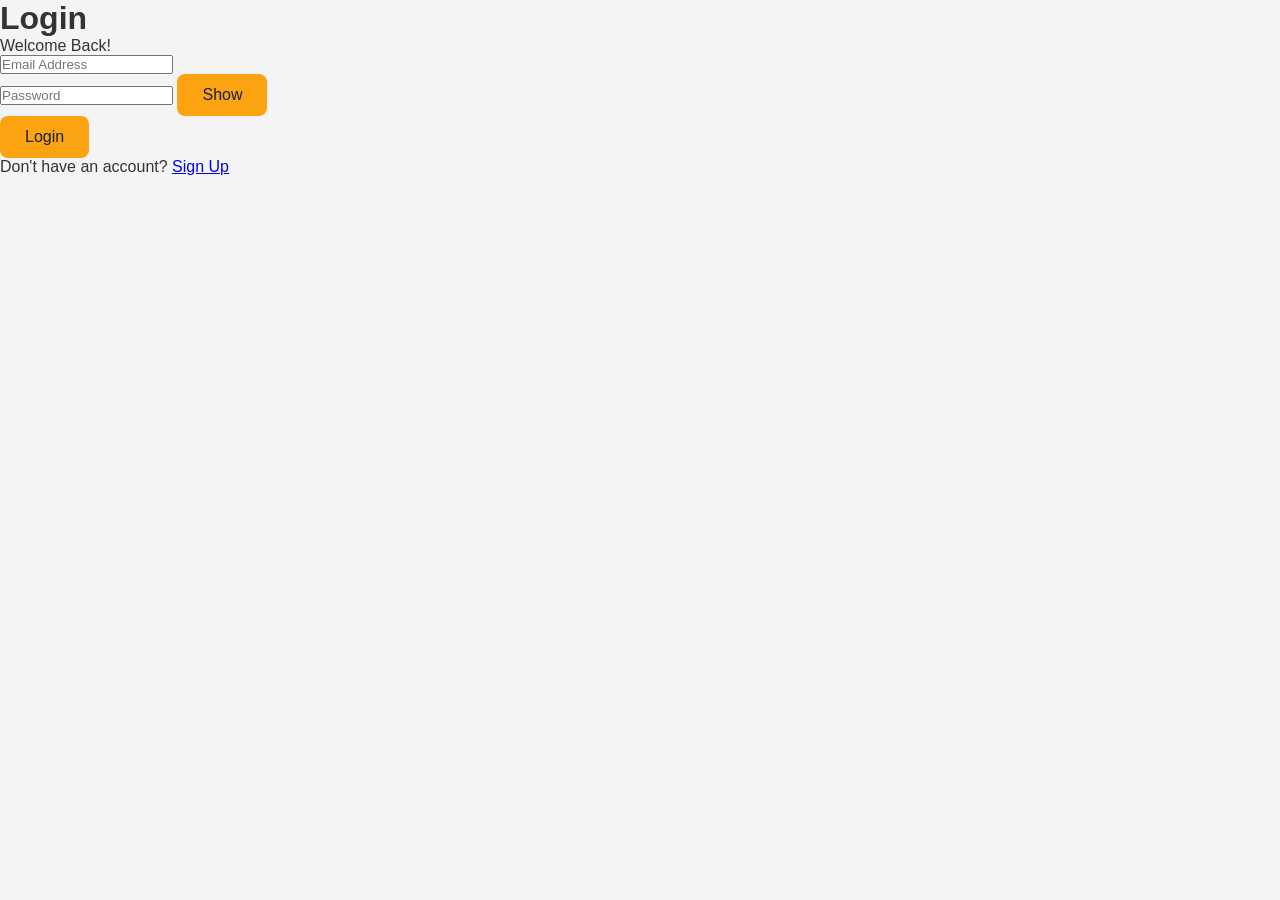
==== index.html @ 95646bae "Update index.html" ====
<!DOCTYPE html>
<html lang="bn">
<head>
    <meta charset="UTF-8">
    <meta name="viewport" content="width=device-width, initial-scale=1.0">
    <title>Login & Signup</title>
    <link rel="stylesheet" href="style.css">
</head>
<body>

<div class="container">
    <div class="form-box">

        <h1 id="formTitle">Login</h1>
        <p id="formSubtitle">Welcome Back!</p>

        <form id="authForm">

            <input type="text" id="name"
                placeholder="Your Name" hidden>

            <input type="email" id="email"
                placeholder="Email Address" required>

            <div class="password-box">
                <input type="password" id="password"
                    placeholder="Password" required>
                <button type="button" id="togglePassword">Show</button>
            </div>

            <button type="submit" class="submit-btn"
                id="submitBtn">Login</button>

        </form>

        <p class="switch">
            <span id="switchText">Don't have an account?</span>
            <a href="#" id="switchBtn">Sign Up</a>
        </p>

        <p id="message"></p>

    </div>
</div>

<script src="script.js"></script>
</body>
</html>
---- style.css ----
* {
    margin: 0;
    padding: 0;
    box-sizing: border-box;
}

body {
    font-family: Arial, sans-serif;
    background: #f4f4f4;
    color: #333;
}

header {
    background: #14213d;
    color: white;
    padding: 20px;
    text-align: center;
}

nav {
    margin-top: 15px;
}

nav a {
    color: white;
    text-decoration: none;
    margin: 0 12px;
}

nav a:hover {
    color: #fca311;
}

.hero {
    background: linear-gradient(135deg, #0077b6, #14213d);
    color: white;
    text-align: center;
    padding: 100px 20px;
}

.hero h2 {
    font-size: 35px;
    margin-bottom: 15px;
}

.hero p {
    font-size: 18px;
    margin-bottom: 25px;
}

button {
    background: #fca311;
    color: #14213d;
    border: none;
    padding: 12px 25px;
    border-radius: 8px;
    cursor: pointer;
    font-size: 16px;
}

button:hover {
    background: #fff;
}

.about, .contact {
    text-align: center;
    padding: 60px 20px;
}

.about h2, .contact h2 {
    margin-bottom: 15px;
    color: #0077b6;
}

footer {
    background: #14213d;
    color: white;
    text-align: center;
    padding: 20px;
}

@media (max-width: 600px) {
    .hero h2 {
        font-size: 26px;
    }

    nav a {
        display: inline-block;
        margin: 8px;
    }
}
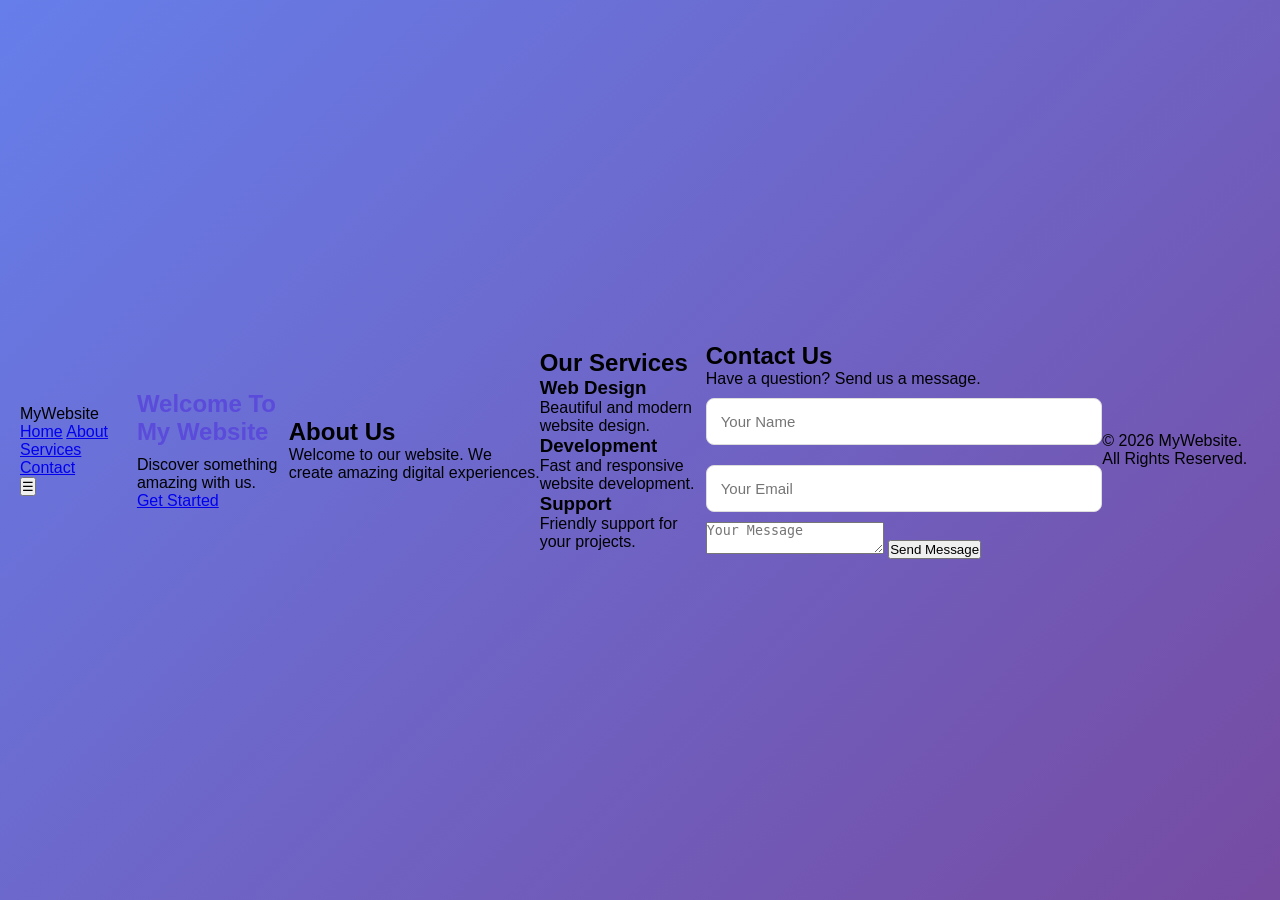
==== commit 2a3b16e4: "Update index.html" ====
--- a/index.html
+++ b/index.html
@@ -4,45 +4,75 @@
 <head>
     <meta charset="UTF-8">
     <meta name="viewport" content="width=device-width, initial-scale=1.0">
-    <title>Login & Signup</title>
+    <title>My Website</title>
     <link rel="stylesheet" href="style.css">
 </head>
 <body>
 
-<div class="container">
-    <div class="form-box">
+<header>
+    <div class="logo">MyWebsite</div>
 
-        <h1 id="formTitle">Login</h1>
-        <p id="formSubtitle">Welcome Back!</p>
+    <nav id="navMenu">
+        <a href="#home">Home</a>
+        <a href="#about">About</a>
+        <a href="#services">Services</a>
+        <a href="#contact">Contact</a>
+    </nav>
 
-        <form id="authForm">
+    <button class="menu-btn" id="menuBtn">☰</button>
+</header>
 
-            <input type="text" id="name"
-                placeholder="Your Name" hidden>
+<section class="hero" id="home">
+    <div class="hero-content">
+        <h1>Welcome To My Website</h1>
+        <p>Discover something amazing with us.</p>
+        <a href="#about" class="hero-btn">Get Started</a>
+    </div>
+</section>
 
-            <input type="email" id="email"
-                placeholder="Email Address" required>
+<section class="about" id="about">
+    <h2>About Us</h2>
+    <p>Welcome to our website. We create amazing digital experiences.</p>
+</section>
 
-            <div class="password-box">
-                <input type="password" id="password"
-                    placeholder="Password" required>
-                <button type="button" id="togglePassword">Show</button>
-            </div>
+<section class="services" id="services">
+    <h2>Our Services</h2>
 
-            <button type="submit" class="submit-btn"
-                id="submitBtn">Login</button>
+    <div class="service-container">
+        <div class="service-card">
+            <h3>Web Design</h3>
+            <p>Beautiful and modern website design.</p>
+        </div>
 
-        </form>
+        <div class="service-card">
+            <h3>Development</h3>
+            <p>Fast and responsive website development.</p>
+        </div>
 
-        <p class="switch">
-            <span id="switchText">Don't have an account?</span>
-            <a href="#" id="switchBtn">Sign Up</a>
-        </p>
+        <div class="service-card">
+            <h3>Support</h3>
+            <p>Friendly support for your projects.</p>
+        </div>
+    </div>
+</section>
 
-        <p id="message"></p>
+<section class="contact" id="contact">
+    <h2>Contact Us</h2>
+    <p>Have a question? Send us a message.</p>
 
-    </div>
-</div>
+    <form id="contactForm">
+        <input type="text" placeholder="Your Name" required>
+        <input type="email" placeholder="Your Email" required>
+        <textarea placeholder="Your Message" required></textarea>
+        <button type="submit">Send Message</button>
+    </form>
+
+    <p id="formMessage"></p>
+</section>
+
+<footer>
+    <p>© 2026 MyWebsite. All Rights Reserved.</p>
+</footer>
 
 <script src="script.js"></script>
 </body>
--- a/style.css
+++ b/style.css
@@ -7,86 +7,103 @@
 
 body {
     font-family: Arial, sans-serif;
-    background: #f4f4f4;
-    color: #333;
+    background: linear-gradient(135deg, #667eea, #764ba2);
+    min-height: 100vh;
+    display: flex;
+    justify-content: center;
+    align-items: center;
+    padding: 20px;
 }
 
-header {
-    background: #14213d;
-    color: white;
-    padding: 20px;
+.container {
+    width: 100%;
+    max-width: 400px;
+}
+
+.form-box {
+    background: white;
+    padding: 35px 25px;
+    border-radius: 20px;
+    box-shadow: 0 10px 35px #0003;
     text-align: center;
 }
 
-nav {
-    margin-top: 15px;
+h1 {
+    color: #5b4bdb;
+    margin-bottom: 10px;
 }
 
-nav a {
-    color: white;
-    text-decoration: none;
-    margin: 0 12px;
-}
-
-nav a:hover {
-    color: #fca311;
-}
-
-.hero {
-    background: linear-gradient(135deg, #0077b6, #14213d);
-    color: white;
-    text-align: center;
-    padding: 100px 20px;
-}
-
-.hero h2 {
-    font-size: 35px;
-    margin-bottom: 15px;
-}
-
-.hero p {
-    font-size: 18px;
+#formSubtitle {
+    color: #777;
     margin-bottom: 25px;
 }
 
-button {
-    background: #fca311;
-    color: #14213d;
-    border: none;
-    padding: 12px 25px;
+input {
+    width: 100%;
+    padding: 14px;
+    margin: 10px 0;
+    border: 1px solid #ddd;
     border-radius: 8px;
-    cursor: pointer;
-    font-size: 16px;
+    outline: none;
+    font-size: 15px;
 }
 
-button:hover {
-    background: #fff;
+input:focus {
+    border-color: #667eea;
 }
 
-.about, .contact {
-    text-align: center;
-    padding: 60px 20px;
+.password-box {
+    position: relative;
 }
 
-.about h2, .contact h2 {
-    margin-bottom: 15px;
-    color: #0077b6;
+.password-box input {
+    padding-right: 65px;
 }
 
-footer {
-    background: #14213d;
-    color: white;
-    text-align: center;
-    padding: 20px;
+#togglePassword {
+    position: absolute;
+    right: 10px;
+    top: 20px;
+    border: none;
+    background: transparent;
+    color: #5b4bdb;
+    cursor: pointer;
 }
 
-@media (max-width: 600px) {
-    .hero h2 {
-        font-size: 26px;
-    }
+.submit-btn {
+    width: 100%;
+    padding: 14px;
+    margin-top: 15px;
+    border: none;
+    border-radius: 8px;
+    background: #667eea;
+    color: white;
+    font-size: 17px;
+    cursor: pointer;
+}
 
-    nav a {
-        display: inline-block;
-        margin: 8px;
+.submit-btn:hover {
+    background: #5145cd;
+}
+
+.switch {
+    margin-top: 25px;
+    color: #555;
+}
+
+.switch a {
+    color: #5b4bdb;
+    text-decoration: none;
+    font-weight: bold;
+}
+
+#message {
+    margin-top: 15px;
+    font-size: 14px;
+}
+
+@media(max-width: 480px) {
+    .form-box {
+        padding: 30px 20px;
     }
 }
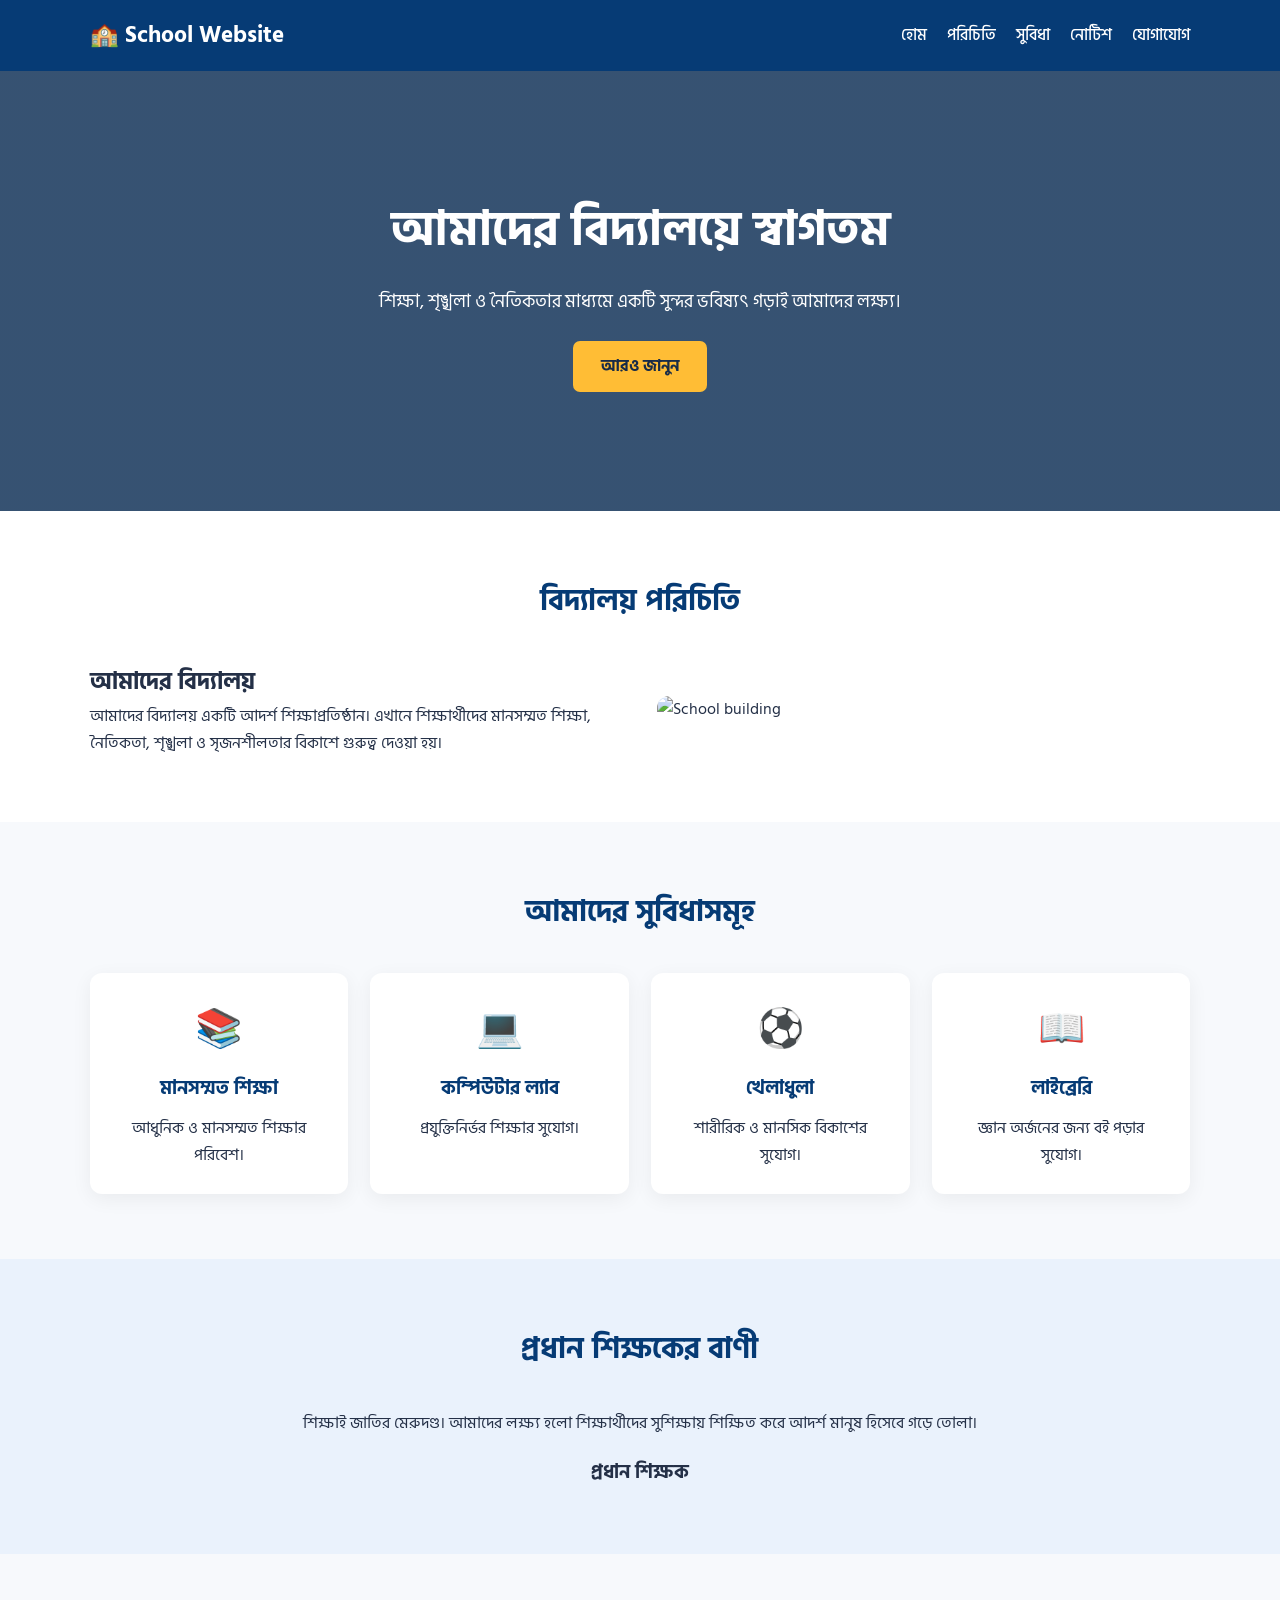
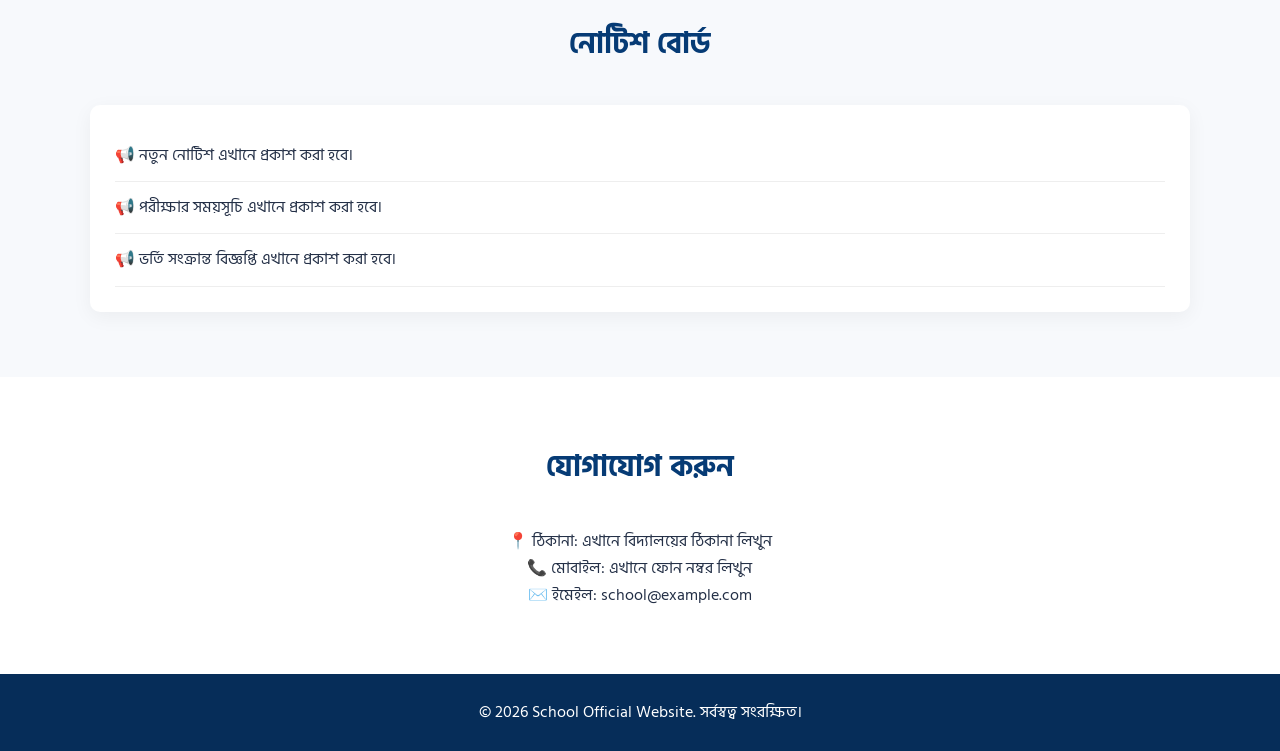
==== commit b8a88e44: "Update index.html" ====
--- a/index.html
+++ b/index.html
@@ -2,78 +2,330 @@
 <!DOCTYPE html>
 <html lang="bn">
 <head>
-    <meta charset="UTF-8">
-    <meta name="viewport" content="width=device-width, initial-scale=1.0">
-    <title>My Website</title>
-    <link rel="stylesheet" href="style.css">
+  <meta charset="UTF-8">
+  <meta name="viewport" content="width=device-width, initial-scale=1.0">
+  <meta name="description" content="আমাদের বিদ্যালয়ের অফিসিয়াল ওয়েবসাইট।">
+  <title>School Official Website</title>
+
+  <link rel="preconnect" href="https://fonts.googleapis.com">
+  <link rel="preconnect" href="https://fonts.gstatic.com" crossorigin>
+  <link href="https://fonts.googleapis.com/css2?family=Hind+Siliguri:wght@400;500;600;700&display=swap" rel="stylesheet">
+
+  <style>
+    * {
+      margin: 0;
+      padding: 0;
+      box-sizing: border-box;
+    }
+
+    body {
+      font-family: 'Hind Siliguri', sans-serif;
+      color: #243047;
+      background: #f7f9fc;
+      line-height: 1.7;
+    }
+
+    header {
+      background: #063b75;
+      color: white;
+      padding: 16px 7%;
+      display: flex;
+      justify-content: space-between;
+      align-items: center;
+      flex-wrap: wrap;
+      gap: 12px;
+    }
+
+    .logo {
+      font-size: 23px;
+      font-weight: 700;
+    }
+
+    nav {
+      display: flex;
+      flex-wrap: wrap;
+      gap: 20px;
+    }
+
+    nav a {
+      color: white;
+      text-decoration: none;
+      font-weight: 500;
+    }
+
+    nav a:hover {
+      color: #ffd166;
+    }
+
+    .hero {
+      min-height: 440px;
+      padding: 90px 8%;
+      color: white;
+      text-align: center;
+      background:
+        linear-gradient(rgba(0,35,75,.78), rgba(0,35,75,.78)),
+        url('https://images.unsplash.com/photo-1580582932707-520aed937b7b?w=1600');
+      background-size: cover;
+      background-position: center;
+      display: flex;
+      flex-direction: column;
+      align-items: center;
+      justify-content: center;
+    }
+
+    .hero h1 {
+      font-size: clamp(30px, 5vw, 48px);
+      margin-bottom: 15px;
+    }
+
+    .hero p {
+      font-size: 18px;
+      max-width: 650px;
+    }
+
+    .btn {
+      display: inline-block;
+      background: #ffbd35;
+      color: #172b48;
+      padding: 12px 28px;
+      margin-top: 24px;
+      border-radius: 7px;
+      text-decoration: none;
+      font-weight: 700;
+    }
+
+    .container {
+      width: 86%;
+      max-width: 1150px;
+      margin: auto;
+    }
+
+    section {
+      padding: 65px 0;
+    }
+
+    .section-title {
+      text-align: center;
+      font-size: 30px;
+      color: #063b75;
+      margin-bottom: 35px;
+    }
+
+    .cards {
+      display: grid;
+      grid-template-columns: repeat(auto-fit, minmax(220px, 1fr));
+      gap: 22px;
+    }
+
+    .card {
+      background: white;
+      padding: 25px;
+      border-radius: 12px;
+      box-shadow: 0 5px 20px rgba(0,0,0,.06);
+      text-align: center;
+    }
+
+    .card .emoji {
+      font-size: 38px;
+    }
+
+    .card h3 {
+      color: #063b75;
+      margin: 10px 0;
+    }
+
+    .about {
+      background: white;
+    }
+
+    .about-content {
+      display: grid;
+      grid-template-columns: repeat(auto-fit, minmax(260px, 1fr));
+      align-items: center;
+      gap: 35px;
+    }
+
+    .about-content img {
+      width: 100%;
+      border-radius: 12px;
+    }
+
+    .notice {
+      background: white;
+      border-radius: 10px;
+      padding: 25px;
+      box-shadow: 0 5px 20px rgba(0,0,0,.05);
+    }
+
+    .notice p {
+      padding: 12px 0;
+      border-bottom: 1px solid #eee;
+    }
+
+    .principal {
+      background: #eaf2fc;
+      text-align: center;
+    }
+
+    .principal p {
+      max-width: 750px;
+      margin: auto;
+    }
+
+    .contact {
+      background: white;
+      text-align: center;
+    }
+
+    footer {
+      background: #062d59;
+      color: white;
+      text-align: center;
+      padding: 25px;
+    }
+
+    @media(max-width: 600px) {
+      header {
+        justify-content: center;
+      }
+
+      nav {
+        justify-content: center;
+        gap: 12px;
+      }
+
+      .hero {
+        padding: 65px 6%;
+      }
+
+      .container {
+        width: 90%;
+      }
+    }
+  </style>
 </head>
+
 <body>
 
-<header>
-    <div class="logo">MyWebsite</div>
-
-    <nav id="navMenu">
-        <a href="#home">Home</a>
-        <a href="#about">About</a>
-        <a href="#services">Services</a>
-        <a href="#contact">Contact</a>
+  <header>
+    <div class="logo">🏫 School Website</div>
+
+    <nav>
+      <a href="#home">হোম</a>
+      <a href="#about">পরিচিতি</a>
+      <a href="#facilities">সুবিধা</a>
+      <a href="#notice">নোটিশ</a>
+      <a href="#contact">যোগাযোগ</a>
     </nav>
-
-    <button class="menu-btn" id="menuBtn">☰</button>
-</header>
-
-<section class="hero" id="home">
-    <div class="hero-content">
-        <h1>Welcome To My Website</h1>
-        <p>Discover something amazing with us.</p>
-        <a href="#about" class="hero-btn">Get Started</a>
-    </div>
-</section>
-
-<section class="about" id="about">
-    <h2>About Us</h2>
-    <p>Welcome to our website. We create amazing digital experiences.</p>
-</section>
-
-<section class="services" id="services">
-    <h2>Our Services</h2>
-
-    <div class="service-container">
-        <div class="service-card">
-            <h3>Web Design</h3>
-            <p>Beautiful and modern website design.</p>
-        </div>
-
-        <div class="service-card">
-            <h3>Development</h3>
-            <p>Fast and responsive website development.</p>
-        </div>
-
-        <div class="service-card">
-            <h3>Support</h3>
-            <p>Friendly support for your projects.</p>
-        </div>
-    </div>
-</section>
-
-<section class="contact" id="contact">
-    <h2>Contact Us</h2>
-    <p>Have a question? Send us a message.</p>
-
-    <form id="contactForm">
-        <input type="text" placeholder="Your Name" required>
-        <input type="email" placeholder="Your Email" required>
-        <textarea placeholder="Your Message" required></textarea>
-        <button type="submit">Send Message</button>
-    </form>
-
-    <p id="formMessage"></p>
-</section>
-
-<footer>
-    <p>© 2026 MyWebsite. All Rights Reserved.</p>
-</footer>
-
-<script src="script.js"></script>
+  </header>
+
+  <section class="hero" id="home">
+    <h1>আমাদের বিদ্যালয়ে স্বাগতম</h1>
+    <p>
+      শিক্ষা, শৃঙ্খলা ও নৈতিকতার মাধ্যমে
+      একটি সুন্দর ভবিষ্যৎ গড়াই আমাদের লক্ষ্য।
+    </p>
+    <a href="#about" class="btn">আরও জানুন</a>
+  </section>
+
+  <section class="about" id="about">
+    <div class="container">
+      <h2 class="section-title">বিদ্যালয় পরিচিতি</h2>
+
+      <div class="about-content">
+        <div>
+          <h2>আমাদের বিদ্যালয়</h2>
+          <p>
+            আমাদের বিদ্যালয় একটি আদর্শ শিক্ষাপ্রতিষ্ঠান।
+            এখানে শিক্ষার্থীদের মানসম্মত শিক্ষা,
+            নৈতিকতা, শৃঙ্খলা ও সৃজনশীলতার বিকাশে
+            গুরুত্ব দেওয়া হয়।
+          </p>
+        </div>
+
+        <img
+          src="https://images.unsplash.com/photo-1562774053-701939374585?w=900"
+          alt="School building">
+      </div>
+    </div>
+  </section>
+
+  <section id="facilities">
+    <div class="container">
+      <h2 class="section-title">আমাদের সুবিধাসমূহ</h2>
+
+      <div class="cards">
+        <div class="card">
+          <div class="emoji">📚</div>
+          <h3>মানসম্মত শিক্ষা</h3>
+          <p>আধুনিক ও মানসম্মত শিক্ষার পরিবেশ।</p>
+        </div>
+
+        <div class="card">
+          <div class="emoji">💻</div>
+          <h3>কম্পিউটার ল্যাব</h3>
+          <p>প্রযুক্তিনির্ভর শিক্ষার সুযোগ।</p>
+        </div>
+
+        <div class="card">
+          <div class="emoji">⚽</div>
+          <h3>খেলাধুলা</h3>
+          <p>শারীরিক ও মানসিক বিকাশের সুযোগ।</p>
+        </div>
+
+        <div class="card">
+          <div class="emoji">📖</div>
+          <h3>লাইব্রেরি</h3>
+          <p>জ্ঞান অর্জনের জন্য বই পড়ার সুযোগ।</p>
+        </div>
+      </div>
+    </div>
+  </section>
+
+  <section class="principal">
+    <div class="container">
+      <h2 class="section-title">প্রধান শিক্ষকের বাণী</h2>
+      <p>
+        শিক্ষাই জাতির মেরুদণ্ড। আমাদের লক্ষ্য হলো
+        শিক্ষার্থীদের সুশিক্ষায় শিক্ষিত করে
+        আদর্শ মানুষ হিসেবে গড়ে তোলা।
+      </p>
+      <h3 style="margin-top:20px;">প্রধান শিক্ষক</h3>
+    </div>
+  </section>
+
+  <section id="notice">
+    <div class="container">
+      <h2 class="section-title">নোটিশ বোর্ড</h2>
+
+      <div class="notice">
+        <p>📢 নতুন নোটিশ এখানে প্রকাশ করা হবে।</p>
+        <p>📢 পরীক্ষার সময়সূচি এখানে প্রকাশ করা হবে।</p>
+        <p>📢 ভর্তি সংক্রান্ত বিজ্ঞপ্তি এখানে প্রকাশ করা হবে।</p>
+      </div>
+    </div>
+  </section>
+
+  <section class="contact" id="contact">
+    <div class="container">
+      <h2 class="section-title">যোগাযোগ করুন</h2>
+      <p>📍 ঠিকানা: এখানে বিদ্যালয়ের ঠিকানা লিখুন</p>
+      <p>📞 মোবাইল: এখানে ফোন নম্বর লিখুন</p>
+      <p>✉️ ইমেইল: school@example.com</p>
+    </div>
+  </section>
+
+  <footer>
+    <p>
+      © <span id="year"></span> School Official Website.
+      সর্বস্বত্ব সংরক্ষিত।
+    </p>
+  </footer>
+
+  <script>
+    document.getElementById("year").textContent =
+      new Date().getFullYear();
+  </script>
+
 </body>
 </html>
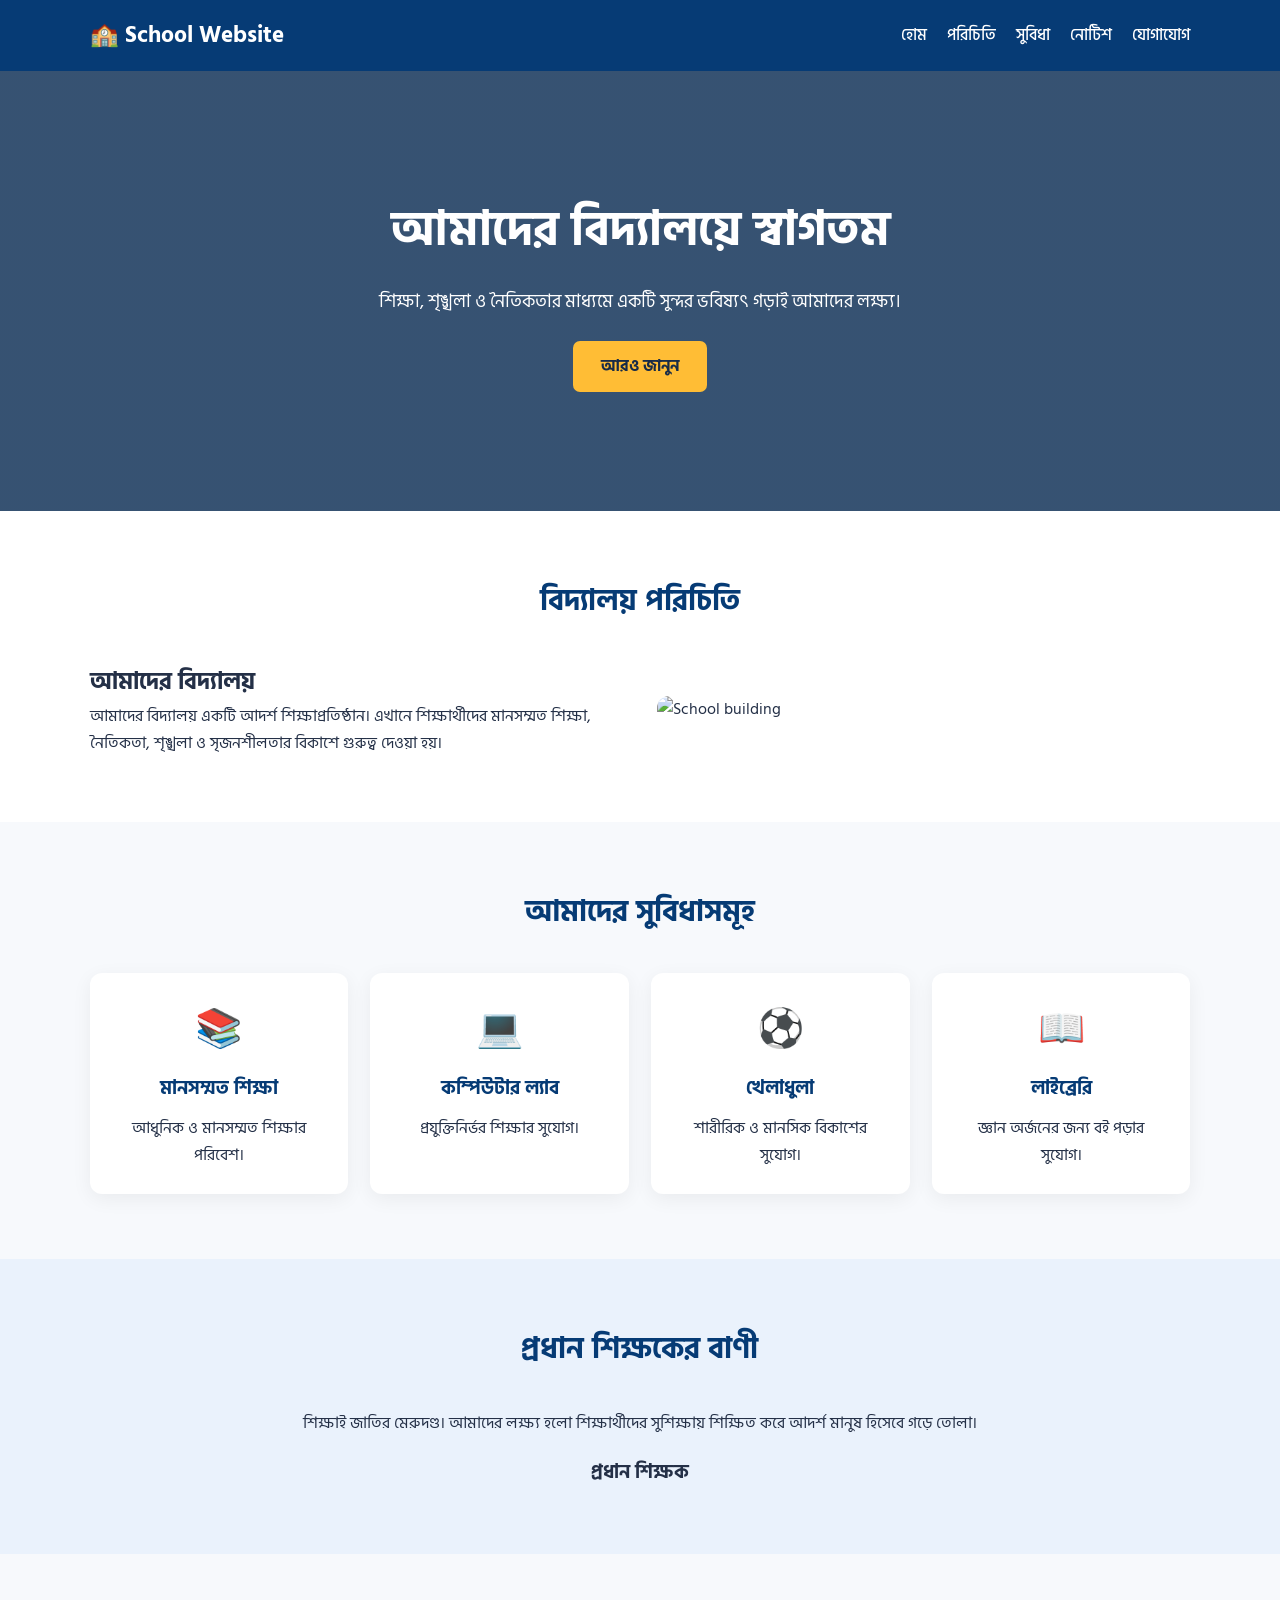
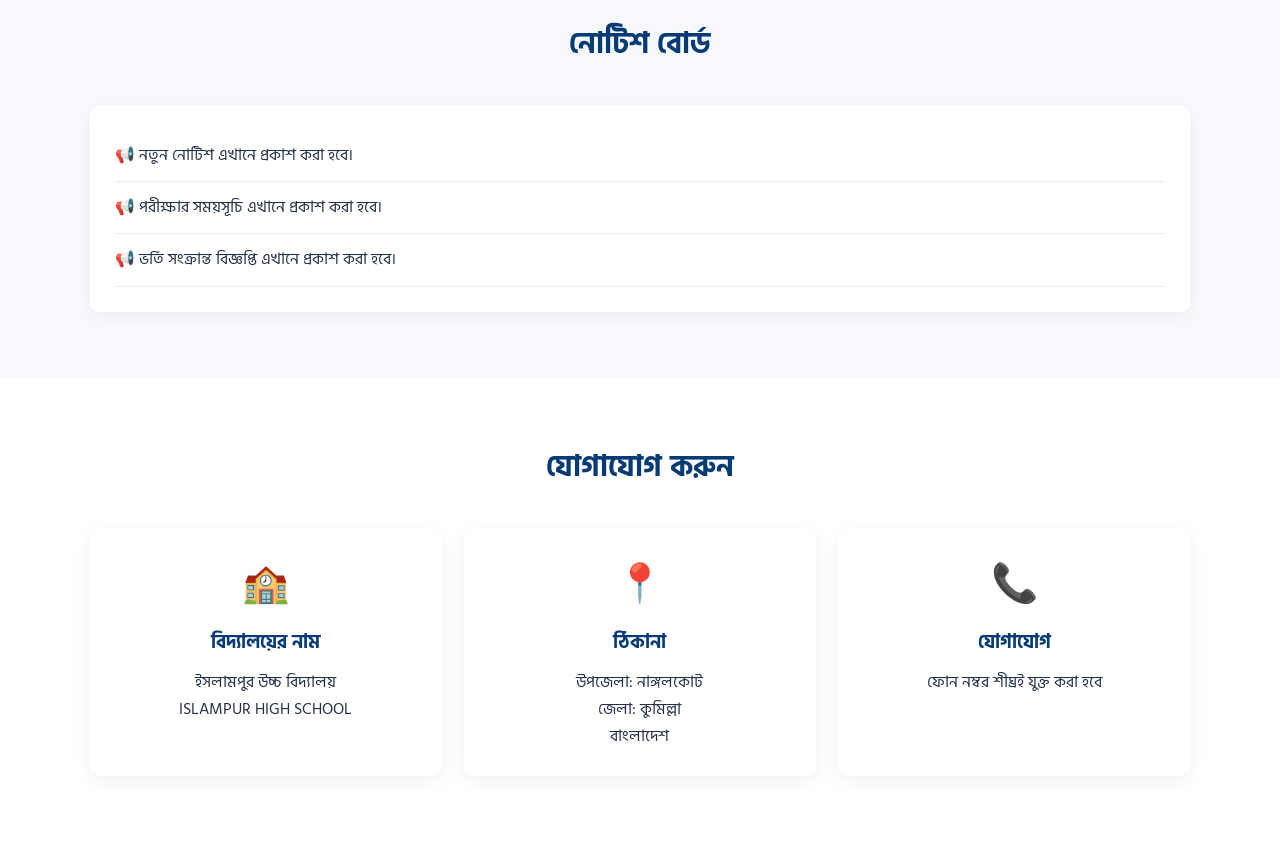
==== commit da1694f1: "Update index.html" ====
--- a/index.html
+++ b/index.html
@@ -306,26 +306,32 @@
     </div>
   </section>
 
-  <section class="contact" id="contact">
-    <div class="container">
-      <h2 class="section-title">যোগাযোগ করুন</h2>
-      <p>📍 ঠিকানা: এখানে বিদ্যালয়ের ঠিকানা লিখুন</p>
-      <p>📞 মোবাইল: এখানে ফোন নম্বর লিখুন</p>
-      <p>✉️ ইমেইল: school@example.com</p>
-    </div>
-  </section>
-
-  <footer>
-    <p>
-      © <span id="year"></span> School Official Website.
-      সর্বস্বত্ব সংরক্ষিত।
-    </p>
-  </footer>
-
-  <script>
-    document.getElementById("year").textContent =
-      new Date().getFullYear();
-  </script>
-
-</body>
-</html>
+  
+<section class="contact" id="contact">
+  <div class="container">
+    <h2 class="section-title">যোগাযোগ করুন</h2>
+
+    <div class="cards">
+      <div class="card">
+        <div class="emoji">🏫</div>
+        <h3>বিদ্যালয়ের নাম</h3>
+        <p>ইসলামপুর উচ্চ বিদ্যালয়</p>
+        <p>ISLAMPUR HIGH SCHOOL</p>
+      </div>
+
+      <div class="card">
+        <div class="emoji">📍</div>
+        <h3>ঠিকানা</h3>
+        <p>উপজেলা: নাঙ্গলকোট</p>
+        <p>জেলা: কুমিল্লা</p>
+        <p>বাংলাদেশ</p>
+      </div>
+
+      <div class="card">
+        <div class="emoji">📞</div>
+        <h3>যোগাযোগ</h3>
+        <p>ফোন নম্বর শীঘ্রই যুক্ত করা হবে</p>
+      </div>
+    </div>
+  </div>
+</section>
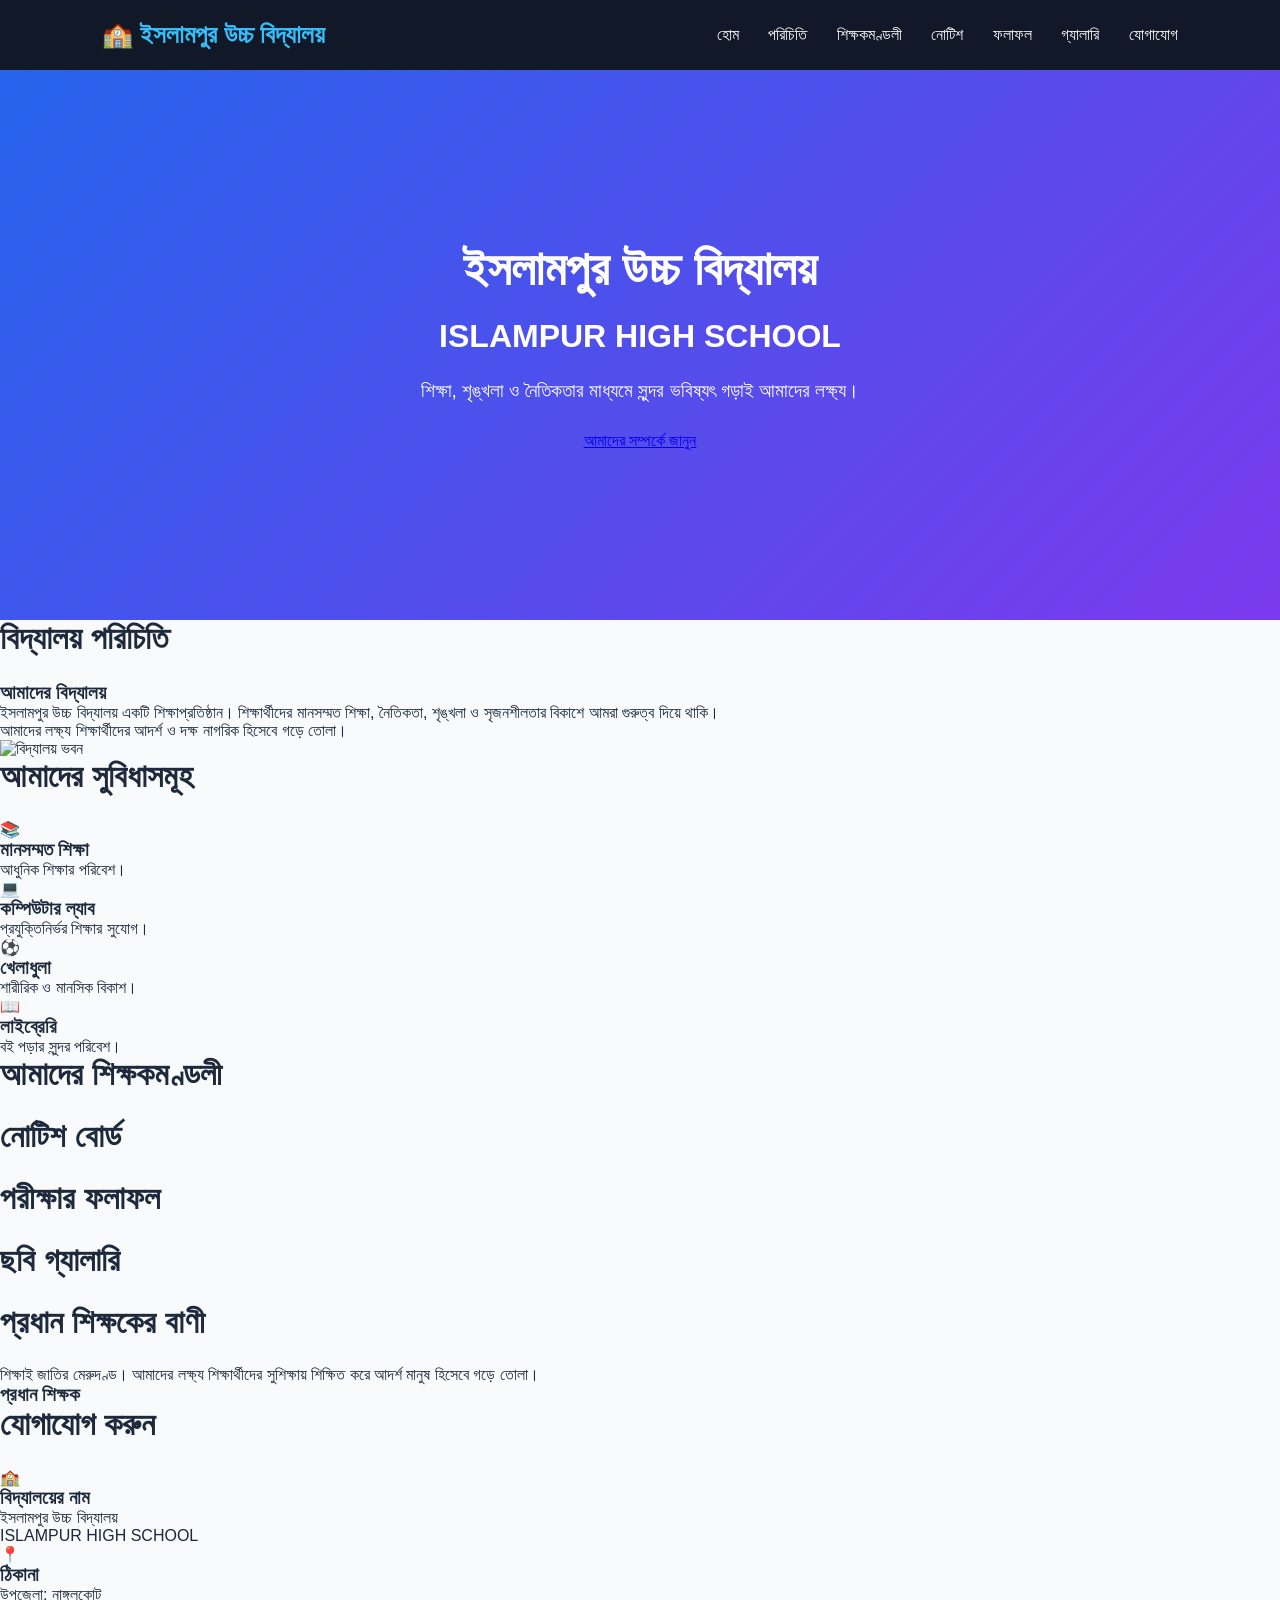
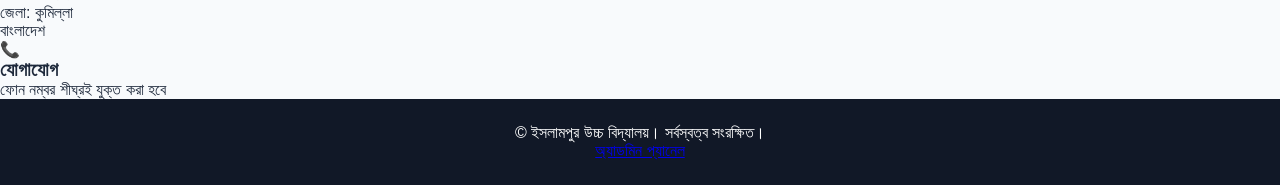
==== commit 3c1b7c21: "Update index.html" ====
--- a/index.html
+++ b/index.html
@@ -4,334 +4,114 @@
 <head>
   <meta charset="UTF-8">
   <meta name="viewport" content="width=device-width, initial-scale=1.0">
-  <meta name="description" content="আমাদের বিদ্যালয়ের অফিসিয়াল ওয়েবসাইট।">
-  <title>School Official Website</title>
+  <meta name="description" content="ইসলামপুর উচ্চ বিদ্যালয়ের অফিসিয়াল ওয়েবসাইট">
+  <title>ইসলামপুর উচ্চ বিদ্যালয়</title>
+  <link rel="stylesheet" href="style.css">
+  <link href="https://fonts.googleapis.com/css2?family=Hind+Siliguri:wght@400;500;600;700&display=swap" rel="stylesheet">
+</head>
+<body data-page="home">
 
-  <link rel="preconnect" href="https://fonts.googleapis.com">
-  <link rel="preconnect" href="https://fonts.gstatic.com" crossorigin>
-  <link href="https://fonts.googleapis.com/css2?family=Hind+Siliguri:wght@400;500;600;700&display=swap" rel="stylesheet">
+<header>
+  <div class="logo">🏫 ইসলামপুর উচ্চ বিদ্যালয়</div>
+  <button class="menu-btn" onclick="toggleMenu()">☰</button>
+  <nav id="navigation">
+    <a href="#home">হোম</a>
+    <a href="#about">পরিচিতি</a>
+    <a href="#teachers">শিক্ষকমণ্ডলী</a>
+    <a href="#notices">নোটিশ</a>
+    <a href="#results">ফলাফল</a>
+    <a href="#gallery">গ্যালারি</a>
+    <a href="#contact">যোগাযোগ</a>
+  </nav>
+</header>
 
-  <style>
-    * {
-      margin: 0;
-      padding: 0;
-      box-sizing: border-box;
-    }
+<section class="hero" id="home">
+  <div class="hero-content">
+    <h1>ইসলামপুর উচ্চ বিদ্যালয়</h1>
+    <h2>ISLAMPUR HIGH SCHOOL</h2>
+    <p>শিক্ষা, শৃঙ্খলা ও নৈতিকতার মাধ্যমে সুন্দর ভবিষ্যৎ গড়াই আমাদের লক্ষ্য।</p>
+    <a href="#about" class="btn">আমাদের সম্পর্কে জানুন</a>
+  </div>
+</section>
 
-    body {
-      font-family: 'Hind Siliguri', sans-serif;
-      color: #243047;
-      background: #f7f9fc;
-      line-height: 1.7;
-    }
-
-    header {
-      background: #063b75;
-      color: white;
-      padding: 16px 7%;
-      display: flex;
-      justify-content: space-between;
-      align-items: center;
-      flex-wrap: wrap;
-      gap: 12px;
-    }
-
-    .logo {
-      font-size: 23px;
-      font-weight: 700;
-    }
-
-    nav {
-      display: flex;
-      flex-wrap: wrap;
-      gap: 20px;
-    }
-
-    nav a {
-      color: white;
-      text-decoration: none;
-      font-weight: 500;
-    }
-
-    nav a:hover {
-      color: #ffd166;
-    }
-
-    .hero {
-      min-height: 440px;
-      padding: 90px 8%;
-      color: white;
-      text-align: center;
-      background:
-        linear-gradient(rgba(0,35,75,.78), rgba(0,35,75,.78)),
-        url('https://images.unsplash.com/photo-1580582932707-520aed937b7b?w=1600');
-      background-size: cover;
-      background-position: center;
-      display: flex;
-      flex-direction: column;
-      align-items: center;
-      justify-content: center;
-    }
-
-    .hero h1 {
-      font-size: clamp(30px, 5vw, 48px);
-      margin-bottom: 15px;
-    }
-
-    .hero p {
-      font-size: 18px;
-      max-width: 650px;
-    }
-
-    .btn {
-      display: inline-block;
-      background: #ffbd35;
-      color: #172b48;
-      padding: 12px 28px;
-      margin-top: 24px;
-      border-radius: 7px;
-      text-decoration: none;
-      font-weight: 700;
-    }
-
-    .container {
-      width: 86%;
-      max-width: 1150px;
-      margin: auto;
-    }
-
-    section {
-      padding: 65px 0;
-    }
-
-    .section-title {
-      text-align: center;
-      font-size: 30px;
-      color: #063b75;
-      margin-bottom: 35px;
-    }
-
-    .cards {
-      display: grid;
-      grid-template-columns: repeat(auto-fit, minmax(220px, 1fr));
-      gap: 22px;
-    }
-
-    .card {
-      background: white;
-      padding: 25px;
-      border-radius: 12px;
-      box-shadow: 0 5px 20px rgba(0,0,0,.06);
-      text-align: center;
-    }
-
-    .card .emoji {
-      font-size: 38px;
-    }
-
-    .card h3 {
-      color: #063b75;
-      margin: 10px 0;
-    }
-
-    .about {
-      background: white;
-    }
-
-    .about-content {
-      display: grid;
-      grid-template-columns: repeat(auto-fit, minmax(260px, 1fr));
-      align-items: center;
-      gap: 35px;
-    }
-
-    .about-content img {
-      width: 100%;
-      border-radius: 12px;
-    }
-
-    .notice {
-      background: white;
-      border-radius: 10px;
-      padding: 25px;
-      box-shadow: 0 5px 20px rgba(0,0,0,.05);
-    }
-
-    .notice p {
-      padding: 12px 0;
-      border-bottom: 1px solid #eee;
-    }
-
-    .principal {
-      background: #eaf2fc;
-      text-align: center;
-    }
-
-    .principal p {
-      max-width: 750px;
-      margin: auto;
-    }
-
-    .contact {
-      background: white;
-      text-align: center;
-    }
-
-    footer {
-      background: #062d59;
-      color: white;
-      text-align: center;
-      padding: 25px;
-    }
-
-    @media(max-width: 600px) {
-      header {
-        justify-content: center;
-      }
-
-      nav {
-        justify-content: center;
-        gap: 12px;
-      }
-
-      .hero {
-        padding: 65px 6%;
-      }
-
-      .container {
-        width: 90%;
-      }
-    }
-  </style>
-</head>
-
-<body>
-
-  <header>
-    <div class="logo">🏫 School Website</div>
-
-    <nav>
-      <a href="#home">হোম</a>
-      <a href="#about">পরিচিতি</a>
-      <a href="#facilities">সুবিধা</a>
-      <a href="#notice">নোটিশ</a>
-      <a href="#contact">যোগাযোগ</a>
-    </nav>
-  </header>
-
-  <section class="hero" id="home">
-    <h1>আমাদের বিদ্যালয়ে স্বাগতম</h1>
-    <p>
-      শিক্ষা, শৃঙ্খলা ও নৈতিকতার মাধ্যমে
-      একটি সুন্দর ভবিষ্যৎ গড়াই আমাদের লক্ষ্য।
-    </p>
-    <a href="#about" class="btn">আরও জানুন</a>
-  </section>
-
-  <section class="about" id="about">
-    <div class="container">
-      <h2 class="section-title">বিদ্যালয় পরিচিতি</h2>
-
-      <div class="about-content">
-        <div>
-          <h2>আমাদের বিদ্যালয়</h2>
-          <p>
-            আমাদের বিদ্যালয় একটি আদর্শ শিক্ষাপ্রতিষ্ঠান।
-            এখানে শিক্ষার্থীদের মানসম্মত শিক্ষা,
-            নৈতিকতা, শৃঙ্খলা ও সৃজনশীলতার বিকাশে
-            গুরুত্ব দেওয়া হয়।
-          </p>
-        </div>
-
-        <img
-          src="https://images.unsplash.com/photo-1562774053-701939374585?w=900"
-          alt="School building">
+<section id="about" class="section">
+  <div class="container">
+    <h2 class="section-title">বিদ্যালয় পরিচিতি</h2>
+    <div class="about-grid">
+      <div>
+        <h3>আমাদের বিদ্যালয়</h3>
+        <p>ইসলামপুর উচ্চ বিদ্যালয় একটি শিক্ষাপ্রতিষ্ঠান। শিক্ষার্থীদের মানসম্মত শিক্ষা, নৈতিকতা, শৃঙ্খলা ও সৃজনশীলতার বিকাশে আমরা গুরুত্ব দিয়ে থাকি।</p>
+        <p>আমাদের লক্ষ্য শিক্ষার্থীদের আদর্শ ও দক্ষ নাগরিক হিসেবে গড়ে তোলা।</p>
       </div>
-    </div>
-  </section>
-
-  <section id="facilities">
-    <div class="container">
-      <h2 class="section-title">আমাদের সুবিধাসমূহ</h2>
-
-      <div class="cards">
-        <div class="card">
-          <div class="emoji">📚</div>
-          <h3>মানসম্মত শিক্ষা</h3>
-          <p>আধুনিক ও মানসম্মত শিক্ষার পরিবেশ।</p>
-        </div>
-
-        <div class="card">
-          <div class="emoji">💻</div>
-          <h3>কম্পিউটার ল্যাব</h3>
-          <p>প্রযুক্তিনির্ভর শিক্ষার সুযোগ।</p>
-        </div>
-
-        <div class="card">
-          <div class="emoji">⚽</div>
-          <h3>খেলাধুলা</h3>
-          <p>শারীরিক ও মানসিক বিকাশের সুযোগ।</p>
-        </div>
-
-        <div class="card">
-          <div class="emoji">📖</div>
-          <h3>লাইব্রেরি</h3>
-          <p>জ্ঞান অর্জনের জন্য বই পড়ার সুযোগ।</p>
-        </div>
-      </div>
-    </div>
-  </section>
-
-  <section class="principal">
-    <div class="container">
-      <h2 class="section-title">প্রধান শিক্ষকের বাণী</h2>
-      <p>
-        শিক্ষাই জাতির মেরুদণ্ড। আমাদের লক্ষ্য হলো
-        শিক্ষার্থীদের সুশিক্ষায় শিক্ষিত করে
-        আদর্শ মানুষ হিসেবে গড়ে তোলা।
-      </p>
-      <h3 style="margin-top:20px;">প্রধান শিক্ষক</h3>
-    </div>
-  </section>
-
-  <section id="notice">
-    <div class="container">
-      <h2 class="section-title">নোটিশ বোর্ড</h2>
-
-      <div class="notice">
-        <p>📢 নতুন নোটিশ এখানে প্রকাশ করা হবে।</p>
-        <p>📢 পরীক্ষার সময়সূচি এখানে প্রকাশ করা হবে।</p>
-        <p>📢 ভর্তি সংক্রান্ত বিজ্ঞপ্তি এখানে প্রকাশ করা হবে।</p>
-      </div>
-    </div>
-  </section>
-
-  
-<section class="contact" id="contact">
-  <div class="container">
-    <h2 class="section-title">যোগাযোগ করুন</h2>
-
-    <div class="cards">
-      <div class="card">
-        <div class="emoji">🏫</div>
-        <h3>বিদ্যালয়ের নাম</h3>
-        <p>ইসলামপুর উচ্চ বিদ্যালয়</p>
-        <p>ISLAMPUR HIGH SCHOOL</p>
-      </div>
-
-      <div class="card">
-        <div class="emoji">📍</div>
-        <h3>ঠিকানা</h3>
-        <p>উপজেলা: নাঙ্গলকোট</p>
-        <p>জেলা: কুমিল্লা</p>
-        <p>বাংলাদেশ</p>
-      </div>
-
-      <div class="card">
-        <div class="emoji">📞</div>
-        <h3>যোগাযোগ</h3>
-        <p>ফোন নম্বর শীঘ্রই যুক্ত করা হবে</p>
-      </div>
+      <img src="https://images.unsplash.com/photo-1562774053-701939374585?w=900" alt="বিদ্যালয় ভবন">
     </div>
   </div>
 </section>
+
+<section class="section light" id="facilities">
+  <div class="container">
+    <h2 class="section-title">আমাদের সুবিধাসমূহ</h2>
+    <div class="cards">
+      <article class="card"><div class="emoji">📚</div><h3>মানসম্মত শিক্ষা</h3><p>আধুনিক শিক্ষার পরিবেশ।</p></article>
+      <article class="card"><div class="emoji">💻</div><h3>কম্পিউটার ল্যাব</h3><p>প্রযুক্তিনির্ভর শিক্ষার সুযোগ।</p></article>
+      <article class="card"><div class="emoji">⚽</div><h3>খেলাধুলা</h3><p>শারীরিক ও মানসিক বিকাশ।</p></article>
+      <article class="card"><div class="emoji">📖</div><h3>লাইব্রেরি</h3><p>বই পড়ার সুন্দর পরিবেশ।</p></article>
+    </div>
+  </div>
+</section>
+
+<section class="section" id="teachers">
+  <div class="container">
+    <h2 class="section-title">আমাদের শিক্ষকমণ্ডলী</h2>
+    <div class="cards" id="teacherList"></div>
+  </div>
+</section>
+
+<section class="section light" id="notices">
+  <div class="container">
+    <h2 class="section-title">নোটিশ বোর্ড</h2>
+    <div class="notice-list" id="noticeList"></div>
+  </div>
+</section>
+
+<section class="section" id="results">
+  <div class="container">
+    <h2 class="section-title">পরীক্ষার ফলাফল</h2>
+    <div class="cards" id="resultList"></div>
+  </div>
+</section>
+
+<section class="section light" id="gallery">
+  <div class="container">
+    <h2 class="section-title">ছবি গ্যালারি</h2>
+    <div class="gallery" id="galleryList"></div>
+  </div>
+</section>
+
+<section class="section principal">
+  <div class="container">
+    <h2 class="section-title">প্রধান শিক্ষকের বাণী</h2>
+    <p>শিক্ষাই জাতির মেরুদণ্ড। আমাদের লক্ষ্য শিক্ষার্থীদের সুশিক্ষায় শিক্ষিত করে আদর্শ মানুষ হিসেবে গড়ে তোলা।</p>
+    <h3>প্রধান শিক্ষক</h3>
+  </div>
+</section>
+
+<section class="section" id="contact">
+  <div class="container">
+    <h2 class="section-title">যোগাযোগ করুন</h2>
+    <div class="cards">
+      <article class="card"><div class="emoji">🏫</div><h3>বিদ্যালয়ের নাম</h3><p>ইসলামপুর উচ্চ বিদ্যালয়</p><p>ISLAMPUR HIGH SCHOOL</p></article>
+      <article class="card"><div class="emoji">📍</div><h3>ঠিকানা</h3><p>উপজেলা: নাঙ্গলকোট</p><p>জেলা: কুমিল্লা</p><p>বাংলাদেশ</p></article>
+      <article class="card"><div class="emoji">📞</div><h3>যোগাযোগ</h3><p>ফোন নম্বর শীঘ্রই যুক্ত করা হবে</p></article>
+    </div>
+  </div>
+</section>
+
+<footer>
+  <p>© <span id="year"></span> ইসলামপুর উচ্চ বিদ্যালয়। সর্বস্বত্ব সংরক্ষিত।</p>
+  <a href="admin.html">অ্যাডমিন প্যানেল</a>
+</footer>
+
+<script src="app.js"></script>
+</body>
+</html>
--- a/style.css
+++ b/style.css
@@ -0,0 +1,202 @@
+
+* {
+    margin: 0;
+    padding: 0;
+    box-sizing: border-box;
+}
+
+html {
+    scroll-behavior: smooth;
+}
+
+body {
+    font-family: Arial, sans-serif;
+    background: #f8fafc;
+    color: #1e293b;
+}
+
+header {
+    display: flex;
+    justify-content: space-between;
+    align-items: center;
+    padding: 20px 8%;
+    background: #111827;
+    color: white;
+    position: sticky;
+    top: 0;
+    z-index: 100;
+}
+
+.logo {
+    font-size: 25px;
+    font-weight: bold;
+    color: #38bdf8;
+}
+
+nav a {
+    color: white;
+    text-decoration: none;
+    margin-left: 25px;
+    transition: 0.3s;
+}
+
+nav a:hover {
+    color: #38bdf8;
+}
+
+.menu-btn {
+    display: none;
+    background: transparent;
+    border: none;
+    color: white;
+    font-size: 25px;
+    cursor: pointer;
+}
+
+.hero {
+    min-height: 550px;
+    display: flex;
+    justify-content: center;
+    align-items: center;
+    text-align: center;
+    padding: 30px;
+    color: white;
+    background: linear-gradient(135deg, #2563eb, #7c3aed);
+}
+
+.hero h1 {
+    font-size: 48px;
+    margin-bottom: 20px;
+}
+
+.hero p {
+    font-size: 19px;
+    margin-bottom: 30px;
+}
+
+.hero-btn {
+    display: inline-block;
+    background: white;
+    color: #2563eb;
+    text-decoration: none;
+    padding: 14px 30px;
+    border-radius: 30px;
+    font-weight: bold;
+}
+
+.about, .services, .contact {
+    padding: 75px 8%;
+    text-align: center;
+}
+
+section h2 {
+    font-size: 32px;
+    margin-bottom: 25px;
+}
+
+.about p, .contact p {
+    color: #64748b;
+    line-height: 1.7;
+}
+
+.service-container {
+    display: flex;
+    gap: 25px;
+    justify-content: center;
+    flex-wrap: wrap;
+}
+
+.service-card {
+    background: white;
+    padding: 35px 25px;
+    border-radius: 15px;
+    box-shadow: 0 5px 20px #00000012;
+    flex: 1;
+    min-width: 220px;
+    transition: 0.3s;
+}
+
+.service-card:hover {
+    transform: translateY(-8px);
+}
+
+.service-card h3 {
+    color: #2563eb;
+    margin-bottom: 15px;
+}
+
+.contact form {
+    max-width: 500px;
+    margin: 30px auto 0;
+    display: flex;
+    flex-direction: column;
+    gap: 15px;
+}
+
+.contact input, .contact textarea {
+    width: 100%;
+    padding: 15px;
+    border: 1px solid #ddd;
+    border-radius: 8px;
+    font-size: 15px;
+}
+
+.contact textarea {
+    min-height: 130px;
+    resize: vertical;
+}
+
+.contact button {
+    padding: 15px;
+    border: none;
+    border-radius: 8px;
+    background: #2563eb;
+    color: white;
+    font-size: 16px;
+    cursor: pointer;
+}
+
+footer {
+    background: #111827;
+    color: white;
+    text-align: center;
+    padding: 25px;
+}
+
+@media (max-width: 768px) {
+    header {
+        padding: 18px 5%;
+    }
+
+    .menu-btn {
+        display: block;
+    }
+
+    nav {
+        display: none;
+        position: absolute;
+        top: 65px;
+        left: 0;
+        width: 100%;
+        background: #111827;
+        padding: 20px;
+    }
+
+    nav.active {
+        display: flex;
+        flex-direction: column;
+        gap: 20px;
+    }
+
+    nav a {
+        margin: 0;
+    }
+
+    .hero h1 {
+        font-size: 32px;
+    }
+
+    .about, .services, .contact {
+        padding: 50px 6%;
+    }
+}
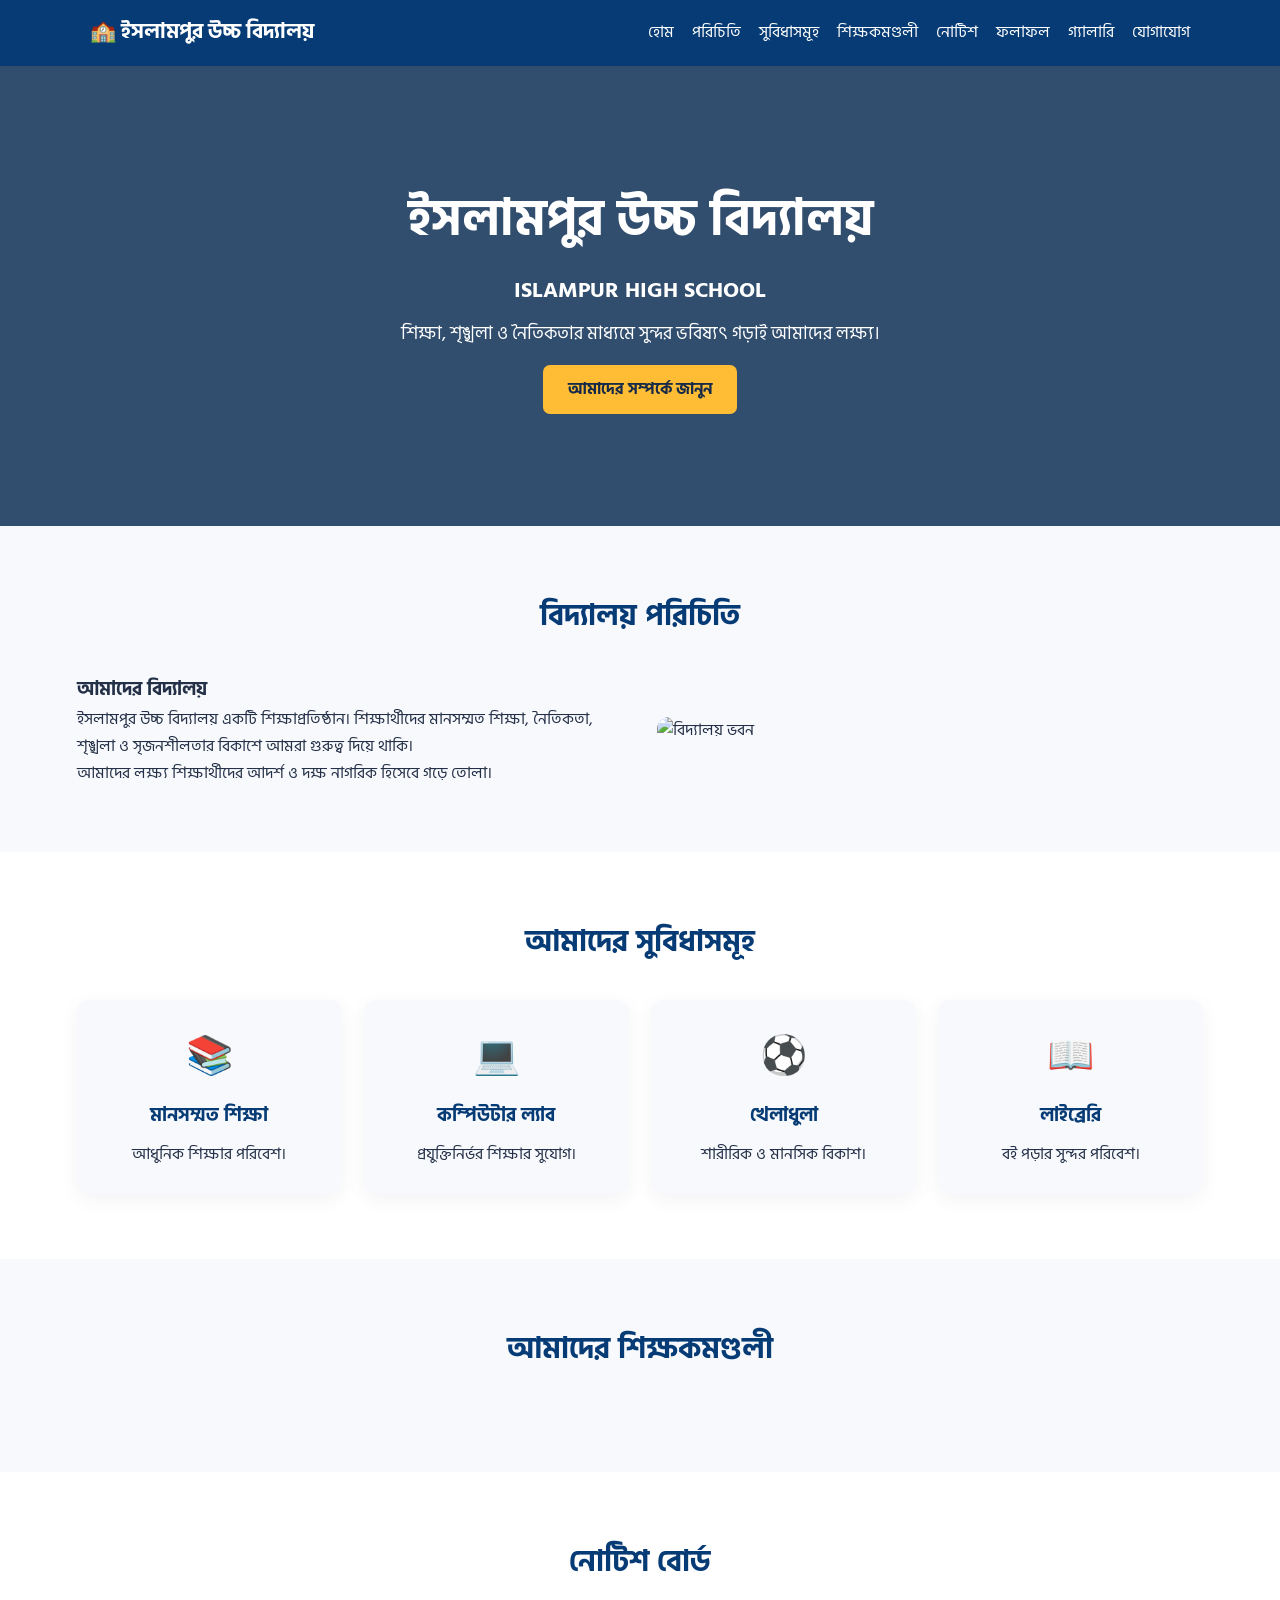
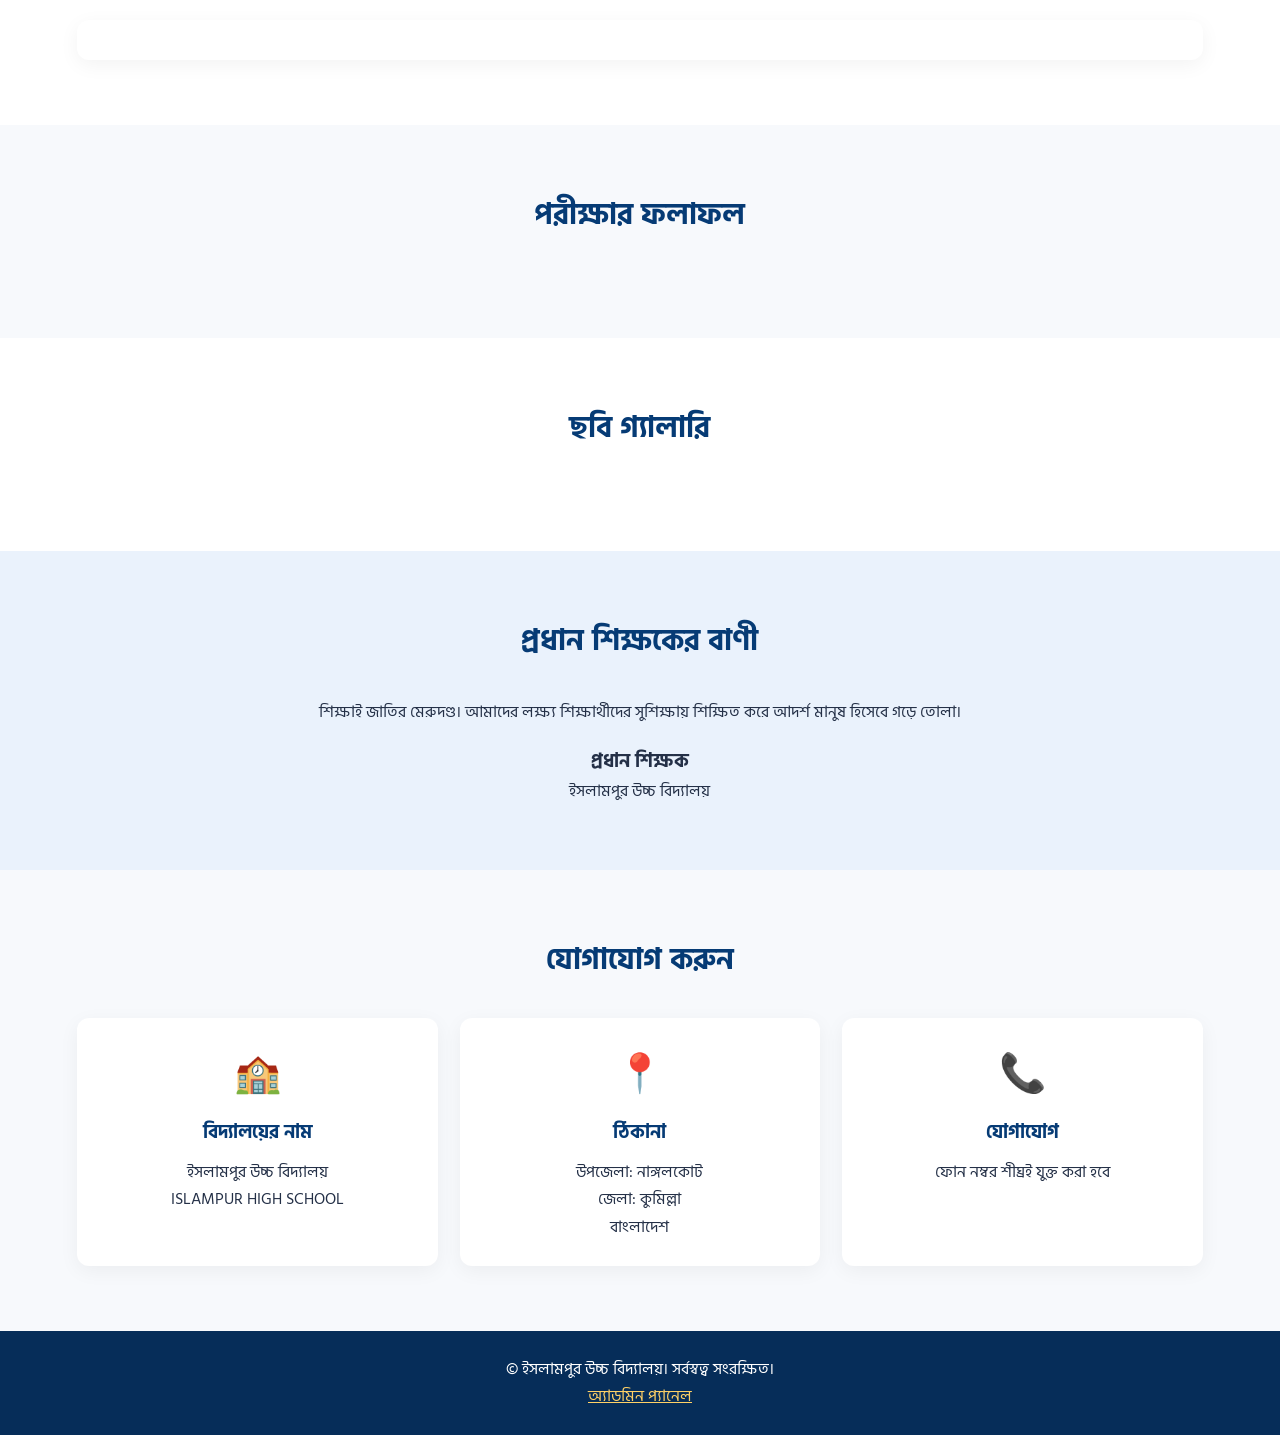
==== commit 9efd2bd1: "Update index.html" ====
--- a/index.html
+++ b/index.html
@@ -6,17 +6,25 @@
   <meta name="viewport" content="width=device-width, initial-scale=1.0">
   <meta name="description" content="ইসলামপুর উচ্চ বিদ্যালয়ের অফিসিয়াল ওয়েবসাইট">
   <title>ইসলামপুর উচ্চ বিদ্যালয়</title>
+
   <link rel="stylesheet" href="style.css">
+
+  <link rel="preconnect" href="https://fonts.googleapis.com">
+  <link rel="preconnect" href="https://fonts.gstatic.com" crossorigin>
   <link href="https://fonts.googleapis.com/css2?family=Hind+Siliguri:wght@400;500;600;700&display=swap" rel="stylesheet">
 </head>
+
 <body data-page="home">
 
 <header>
   <div class="logo">🏫 ইসলামপুর উচ্চ বিদ্যালয়</div>
+
   <button class="menu-btn" onclick="toggleMenu()">☰</button>
+
   <nav id="navigation">
     <a href="#home">হোম</a>
     <a href="#about">পরিচিতি</a>
+    <a href="#facilities">সুবিধাসমূহ</a>
     <a href="#teachers">শিক্ষকমণ্ডলী</a>
     <a href="#notices">নোটিশ</a>
     <a href="#results">ফলাফল</a>
@@ -29,7 +37,10 @@
   <div class="hero-content">
     <h1>ইসলামপুর উচ্চ বিদ্যালয়</h1>
     <h2>ISLAMPUR HIGH SCHOOL</h2>
-    <p>শিক্ষা, শৃঙ্খলা ও নৈতিকতার মাধ্যমে সুন্দর ভবিষ্যৎ গড়াই আমাদের লক্ষ্য।</p>
+    <p>
+      শিক্ষা, শৃঙ্খলা ও নৈতিকতার মাধ্যমে
+      সুন্দর ভবিষ্যৎ গড়াই আমাদের লক্ষ্য।
+    </p>
     <a href="#about" class="btn">আমাদের সম্পর্কে জানুন</a>
   </div>
 </section>
@@ -37,13 +48,25 @@
 <section id="about" class="section">
   <div class="container">
     <h2 class="section-title">বিদ্যালয় পরিচিতি</h2>
+
     <div class="about-grid">
       <div>
         <h3>আমাদের বিদ্যালয়</h3>
-        <p>ইসলামপুর উচ্চ বিদ্যালয় একটি শিক্ষাপ্রতিষ্ঠান। শিক্ষার্থীদের মানসম্মত শিক্ষা, নৈতিকতা, শৃঙ্খলা ও সৃজনশীলতার বিকাশে আমরা গুরুত্ব দিয়ে থাকি।</p>
-        <p>আমাদের লক্ষ্য শিক্ষার্থীদের আদর্শ ও দক্ষ নাগরিক হিসেবে গড়ে তোলা।</p>
+        <p>
+          ইসলামপুর উচ্চ বিদ্যালয় একটি শিক্ষাপ্রতিষ্ঠান।
+          শিক্ষার্থীদের মানসম্মত শিক্ষা, নৈতিকতা,
+          শৃঙ্খলা ও সৃজনশীলতার বিকাশে আমরা
+          গুরুত্ব দিয়ে থাকি।
+        </p>
+        <p>
+          আমাদের লক্ষ্য শিক্ষার্থীদের আদর্শ ও দক্ষ
+          নাগরিক হিসেবে গড়ে তোলা।
+        </p>
       </div>
-      <img src="https://images.unsplash.com/photo-1562774053-701939374585?w=900" alt="বিদ্যালয় ভবন">
+
+      <img
+        src="https://images.unsplash.com/photo-1562774053-701939374585?w=900"
+        alt="বিদ্যালয় ভবন">
     </div>
   </div>
 </section>
@@ -51,11 +74,31 @@
 <section class="section light" id="facilities">
   <div class="container">
     <h2 class="section-title">আমাদের সুবিধাসমূহ</h2>
+
     <div class="cards">
-      <article class="card"><div class="emoji">📚</div><h3>মানসম্মত শিক্ষা</h3><p>আধুনিক শিক্ষার পরিবেশ।</p></article>
-      <article class="card"><div class="emoji">💻</div><h3>কম্পিউটার ল্যাব</h3><p>প্রযুক্তিনির্ভর শিক্ষার সুযোগ।</p></article>
-      <article class="card"><div class="emoji">⚽</div><h3>খেলাধুলা</h3><p>শারীরিক ও মানসিক বিকাশ।</p></article>
-      <article class="card"><div class="emoji">📖</div><h3>লাইব্রেরি</h3><p>বই পড়ার সুন্দর পরিবেশ।</p></article>
+      <article class="card">
+        <div class="emoji">📚</div>
+        <h3>মানসম্মত শিক্ষা</h3>
+        <p>আধুনিক শিক্ষার পরিবেশ।</p>
+      </article>
+
+      <article class="card">
+        <div class="emoji">💻</div>
+        <h3>কম্পিউটার ল্যাব</h3>
+        <p>প্রযুক্তিনির্ভর শিক্ষার সুযোগ।</p>
+      </article>
+
+      <article class="card">
+        <div class="emoji">⚽</div>
+        <h3>খেলাধুলা</h3>
+        <p>শারীরিক ও মানসিক বিকাশ।</p>
+      </article>
+
+      <article class="card">
+        <div class="emoji">📖</div>
+        <h3>লাইব্রেরি</h3>
+        <p>বই পড়ার সুন্দর পরিবেশ।</p>
+      </article>
     </div>
   </div>
 </section>
@@ -91,27 +134,58 @@
 <section class="section principal">
   <div class="container">
     <h2 class="section-title">প্রধান শিক্ষকের বাণী</h2>
-    <p>শিক্ষাই জাতির মেরুদণ্ড। আমাদের লক্ষ্য শিক্ষার্থীদের সুশিক্ষায় শিক্ষিত করে আদর্শ মানুষ হিসেবে গড়ে তোলা।</p>
+
+    <p>
+      শিক্ষাই জাতির মেরুদণ্ড।
+      আমাদের লক্ষ্য শিক্ষার্থীদের সুশিক্ষায় শিক্ষিত করে
+      আদর্শ মানুষ হিসেবে গড়ে তোলা।
+    </p>
+
     <h3>প্রধান শিক্ষক</h3>
+    <p>ইসলামপুর উচ্চ বিদ্যালয়</p>
   </div>
 </section>
 
 <section class="section" id="contact">
   <div class="container">
     <h2 class="section-title">যোগাযোগ করুন</h2>
+
     <div class="cards">
-      <article class="card"><div class="emoji">🏫</div><h3>বিদ্যালয়ের নাম</h3><p>ইসলামপুর উচ্চ বিদ্যালয়</p><p>ISLAMPUR HIGH SCHOOL</p></article>
-      <article class="card"><div class="emoji">📍</div><h3>ঠিকানা</h3><p>উপজেলা: নাঙ্গলকোট</p><p>জেলা: কুমিল্লা</p><p>বাংলাদেশ</p></article>
-      <article class="card"><div class="emoji">📞</div><h3>যোগাযোগ</h3><p>ফোন নম্বর শীঘ্রই যুক্ত করা হবে</p></article>
+      <article class="card">
+        <div class="emoji">🏫</div>
+        <h3>বিদ্যালয়ের নাম</h3>
+        <p>ইসলামপুর উচ্চ বিদ্যালয়</p>
+        <p>ISLAMPUR HIGH SCHOOL</p>
+      </article>
+
+      <article class="card">
+        <div class="emoji">📍</div>
+        <h3>ঠিকানা</h3>
+        <p>উপজেলা: নাঙ্গলকোট</p>
+        <p>জেলা: কুমিল্লা</p>
+        <p>বাংলাদেশ</p>
+      </article>
+
+      <article class="card">
+        <div class="emoji">📞</div>
+        <h3>যোগাযোগ</h3>
+        <p>ফোন নম্বর শীঘ্রই যুক্ত করা হবে</p>
+      </article>
     </div>
   </div>
 </section>
 
 <footer>
-  <p>© <span id="year"></span> ইসলামপুর উচ্চ বিদ্যালয়। সর্বস্বত্ব সংরক্ষিত।</p>
+  <p>
+    © <span id="year"></span>
+    ইসলামপুর উচ্চ বিদ্যালয়।
+    সর্বস্বত্ব সংরক্ষিত।
+  </p>
+
   <a href="admin.html">অ্যাডমিন প্যানেল</a>
 </footer>
 
 <script src="app.js"></script>
+
 </body>
 </html>
--- a/style.css
+++ b/style.css
@@ -1,202 +1,331 @@
 
 * {
-    margin: 0;
-    padding: 0;
-    box-sizing: border-box;
+  margin: 0;
+  padding: 0;
+  box-sizing: border-box;
 }
 
 html {
-    scroll-behavior: smooth;
+  scroll-behavior: smooth;
 }
 
 body {
-    font-family: Arial, sans-serif;
-    background: #f8fafc;
-    color: #1e293b;
+  font-family: 'Hind Siliguri', sans-serif;
+  color: #243047;
+  background: #f7f9fc;
+  line-height: 1.7;
 }
 
 header {
+  background: #063b75;
+  color: white;
+  padding: 15px 7%;
+  display: flex;
+  align-items: center;
+  justify-content: space-between;
+  flex-wrap: wrap;
+  gap: 12px;
+  position: sticky;
+  top: 0;
+  z-index: 100;
+}
+
+.logo {
+  font-size: 21px;
+  font-weight: 700;
+}
+
+nav {
+  display: flex;
+  flex-wrap: wrap;
+  gap: 18px;
+}
+
+nav a {
+  color: white;
+  text-decoration: none;
+}
+
+nav a:hover {
+  color: #ffd166;
+}
+
+.menu-btn {
+  display: none;
+  background: transparent;
+  color: white;
+  border: 0;
+  font-size: 25px;
+}
+
+.hero {
+  min-height: 460px;
+  padding: 80px 7%;
+  display: flex;
+  align-items: center;
+  justify-content: center;
+  text-align: center;
+  color: white;
+  background:
+    linear-gradient(#00234bcc, #00234bcc),
+    url("https://images.unsplash.com/photo-1580582932707-520aed937b7b?w=1600") center/cover;
+}
+
+.hero h1 {
+  font-size: clamp(32px, 5vw, 50px);
+}
+
+.hero h2 {
+  font-size: 22px;
+  margin: 10px;
+}
+
+.hero p {
+  font-size: 18px;
+  max-width: 650px;
+  margin: auto;
+}
+
+.btn {
+  display: inline-block;
+  background: #ffbd35;
+  color: #172b48;
+  padding: 11px 25px;
+  border: none;
+  border-radius: 7px;
+  text-decoration: none;
+  font-weight: 700;
+  cursor: pointer;
+  margin-top: 15px;
+}
+
+.btn:hover {
+  background: #f5a900;
+}
+
+.container {
+  width: 88%;
+  max-width: 1150px;
+  margin: auto;
+}
+
+.section {
+  padding: 65px 0;
+}
+
+.light, .about {
+  background: white;
+}
+
+.section-title {
+  text-align: center;
+  font-size: 30px;
+  color: #063b75;
+  margin-bottom: 32px;
+}
+
+.about-grid {
+  display: grid;
+  grid-template-columns: 1fr 1fr;
+  gap: 35px;
+  align-items: center;
+}
+
+.about-grid img {
+  width: 100%;
+  border-radius: 12px;
+}
+
+.cards {
+  display: grid;
+  grid-template-columns: repeat(auto-fit, minmax(220px, 1fr));
+  gap: 22px;
+}
+
+.card {
+  background: white;
+  padding: 25px;
+  text-align: center;
+  border-radius: 12px;
+  box-shadow: 0 5px 20px #0000000d;
+  overflow-wrap: anywhere;
+}
+
+.light .card {
+  background: #f7f9fc;
+}
+
+.emoji {
+  font-size: 38px;
+}
+
+.card h3 {
+  color: #063b75;
+  margin: 10px 0;
+}
+
+.principal {
+  background: #eaf2fc;
+  text-align: center;
+}
+
+.principal p {
+  max-width: 750px;
+  margin: auto;
+}
+
+.principal h3 {
+  margin-top: 20px;
+}
+
+.notice-list {
+  background: white;
+  padding: 20px;
+  border-radius: 12px;
+  box-shadow: 0 5px 20px #0000000d;
+}
+
+.notice-item {
+  padding: 15px 5px;
+  border-bottom: 1px solid #eee;
+}
+
+.notice-item h3 {
+  color: #063b75;
+}
+
+.notice-item small {
+  color: #777;
+}
+
+.gallery {
+  display: grid;
+  grid-template-columns: repeat(auto-fit, minmax(200px, 1fr));
+  gap: 15px;
+}
+
+.gallery img {
+  width: 100%;
+  height: 190px;
+  object-fit: cover;
+  border-radius: 10px;
+}
+
+footer {
+  background: #062d59;
+  color: white;
+  padding: 25px;
+  text-align: center;
+}
+
+footer a {
+  color: #ffd166;
+}
+
+.admin-container {
+  padding: 40px 0 70px;
+}
+
+.admin-box {
+  background: white;
+  padding: 25px;
+  margin: 25px 0;
+  border-radius: 12px;
+  box-shadow: 0 5px 20px #0000000d;
+}
+
+.admin-box h2 {
+  color: #063b75;
+  margin-bottom: 15px;
+}
+
+input, textarea {
+  width: 100%;
+  padding: 12px;
+  margin: 8px 0;
+  border: 1px solid #ccd4df;
+  border-radius: 7px;
+  font-family: inherit;
+  font-size: 16px;
+}
+
+textarea {
+  min-height: 100px;
+  resize: vertical;
+}
+
+.admin-item {
+  background: #f1f5fa;
+  padding: 12px;
+  margin-top: 12px;
+  border-radius: 8px;
+  overflow-wrap: anywhere;
+}
+
+.delete-btn, .danger-btn {
+  background: #dc3545;
+  color: white;
+  border: 0;
+  padding: 8px 15px;
+  border-radius: 6px;
+  cursor: pointer;
+  margin-top: 10px;
+}
+
+.danger-btn {
+  padding: 12px 20px;
+}
+
+.warning {
+  background: #fff3cd;
+  color: #725600;
+  padding: 12px;
+  border-radius: 8px;
+}
+
+.empty {
+  text-align: center;
+  padding: 20px;
+  color: #777;
+}
+
+@media(max-width: 700px) {
+  header {
+    padding: 12px 5%;
+  }
+
+  .menu-btn {
+    display: block;
+  }
+
+  nav {
+    display: none;
+    width: 100%;
+    flex-direction: column;
+    gap: 8px;
+  }
+
+  nav.show {
     display: flex;
-    justify-content: space-between;
-    align-items: center;
-    padding: 20px 8%;
-    background: #111827;
-    color: white;
-    position: sticky;
-    top: 0;
-    z-index: 100;
-}
-
-.logo {
-    font-size: 25px;
-    font-weight: bold;
-    color: #38bdf8;
-}
-
-nav a {
-    color: white;
-    text-decoration: none;
-    margin-left: 25px;
-    transition: 0.3s;
-}
-
-nav a:hover {
-    color: #38bdf8;
-}
-
-.menu-btn {
-    display: none;
-    background: transparent;
-    border: none;
-    color: white;
-    font-size: 25px;
-    cursor: pointer;
-}
-
-.hero {
-    min-height: 550px;
-    display: flex;
-    justify-content: center;
-    align-items: center;
-    text-align: center;
-    padding: 30px;
-    color: white;
-    background: linear-gradient(135deg, #2563eb, #7c3aed);
-}
-
-.hero h1 {
-    font-size: 48px;
-    margin-bottom: 20px;
-}
-
-.hero p {
-    font-size: 19px;
-    margin-bottom: 30px;
-}
-
-.hero-btn {
-    display: inline-block;
-    background: white;
-    color: #2563eb;
-    text-decoration: none;
-    padding: 14px 30px;
-    border-radius: 30px;
-    font-weight: bold;
-}
-
-.about, .services, .contact {
-    padding: 75px 8%;
-    text-align: center;
-}
-
-section h2 {
-    font-size: 32px;
-    margin-bottom: 25px;
-}
-
-.about p, .contact p {
-    color: #64748b;
-    line-height: 1.7;
-}
-
-.service-container {
-    display: flex;
-    gap: 25px;
-    justify-content: center;
-    flex-wrap: wrap;
-}
-
-.service-card {
-    background: white;
-    padding: 35px 25px;
-    border-radius: 15px;
-    box-shadow: 0 5px 20px #00000012;
-    flex: 1;
-    min-width: 220px;
-    transition: 0.3s;
-}
-
-.service-card:hover {
-    transform: translateY(-8px);
-}
-
-.service-card h3 {
-    color: #2563eb;
-    margin-bottom: 15px;
-}
-
-.contact form {
-    max-width: 500px;
-    margin: 30px auto 0;
-    display: flex;
-    flex-direction: column;
-    gap: 15px;
-}
-
-.contact input, .contact textarea {
-    width: 100%;
-    padding: 15px;
-    border: 1px solid #ddd;
-    border-radius: 8px;
-    font-size: 15px;
-}
-
-.contact textarea {
-    min-height: 130px;
-    resize: vertical;
-}
-
-.contact button {
-    padding: 15px;
-    border: none;
-    border-radius: 8px;
-    background: #2563eb;
-    color: white;
-    font-size: 16px;
-    cursor: pointer;
-}
-
-footer {
-    background: #111827;
-    color: white;
-    text-align: center;
-    padding: 25px;
-}
-
-@media (max-width: 768px) {
-    header {
-        padding: 18px 5%;
-    }
-
-    .menu-btn {
-        display: block;
-    }
-
-    nav {
-        display: none;
-        position: absolute;
-        top: 65px;
-        left: 0;
-        width: 100%;
-        background: #111827;
-        padding: 20px;
-    }
-
-    nav.active {
-        display: flex;
-        flex-direction: column;
-        gap: 20px;
-    }
-
-    nav a {
-        margin: 0;
-    }
-
-    .hero h1 {
-        font-size: 32px;
-    }
-
-    .about, .services, .contact {
-        padding: 50px 6%;
-    }
-}
+  }
+
+  .about-grid {
+    grid-template-columns: 1fr;
+  }
+
+  .container {
+    width: 92%;
+  }
+
+  .hero {
+    min-height: 390px;
+  }
+
+  .section {
+    padding: 45px 0;
+  }
+
+  .section-title {
+    font-size: 26px;
+  }
+}
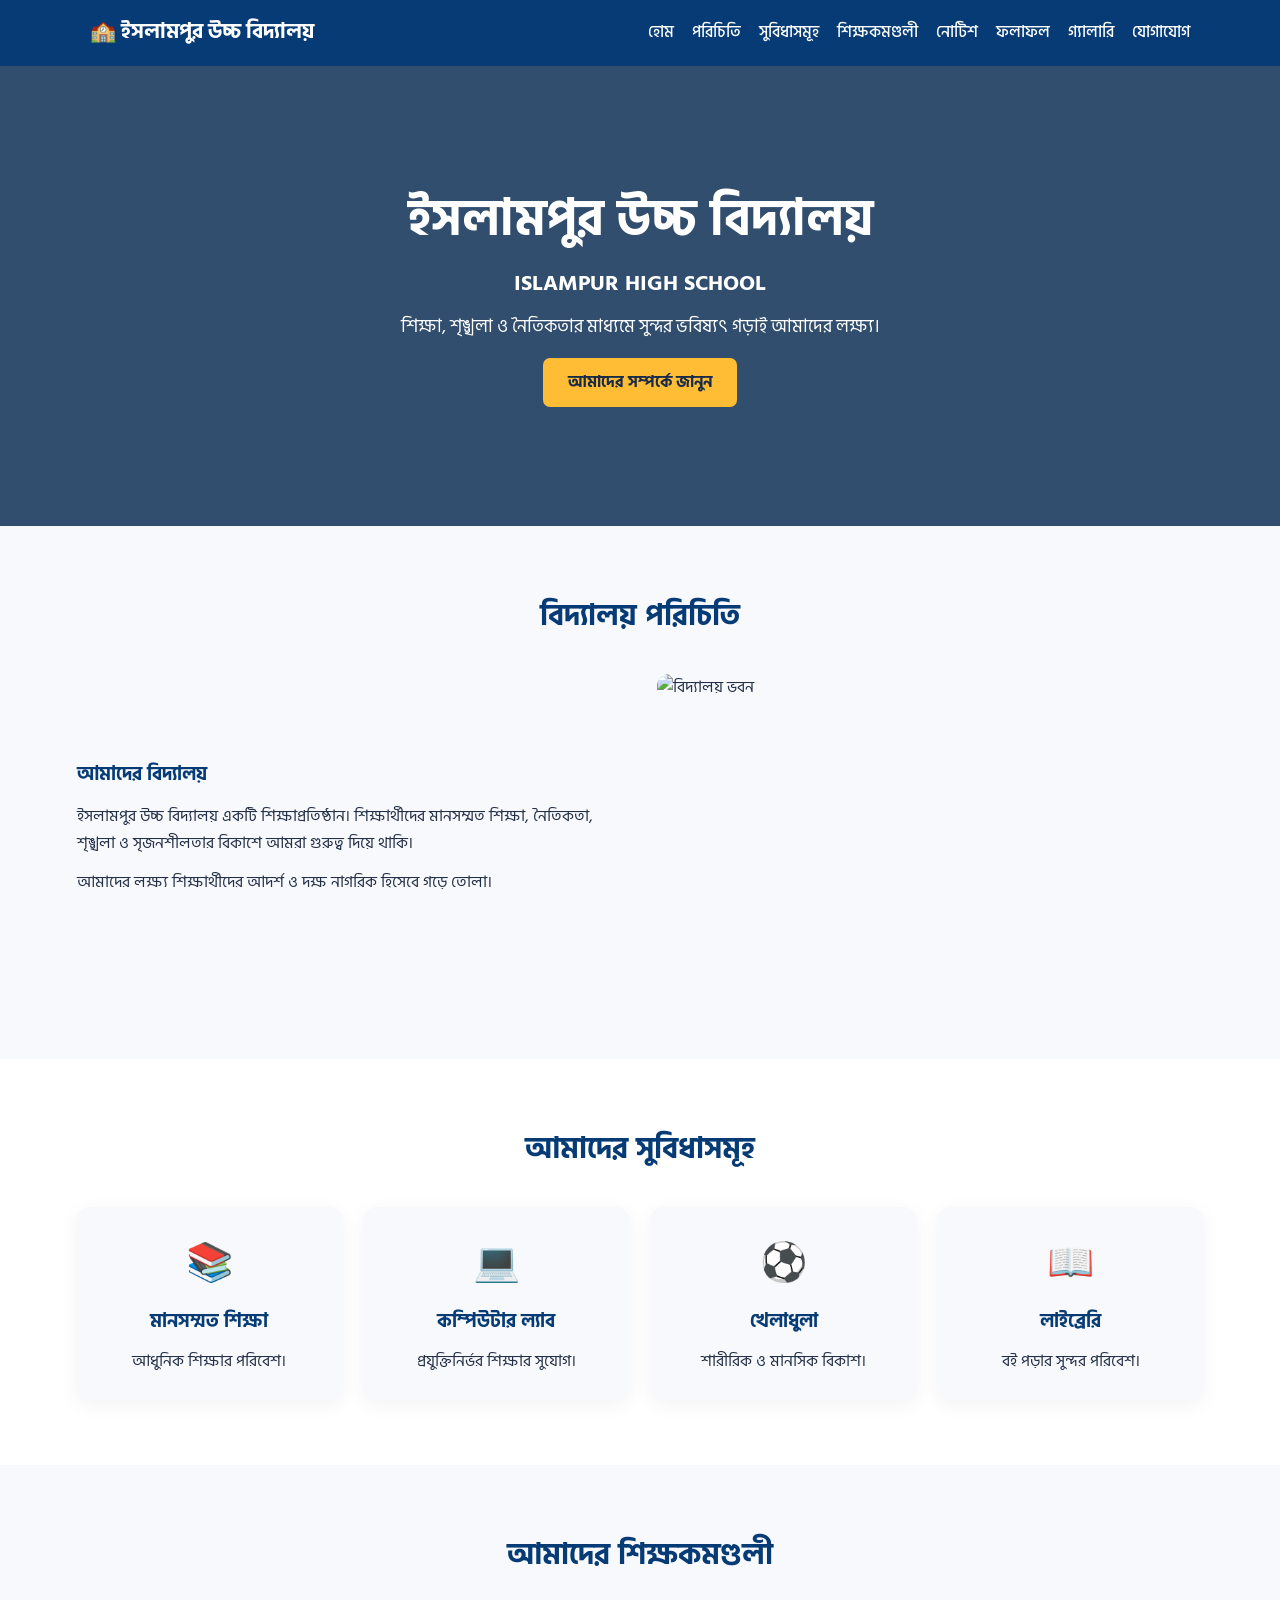
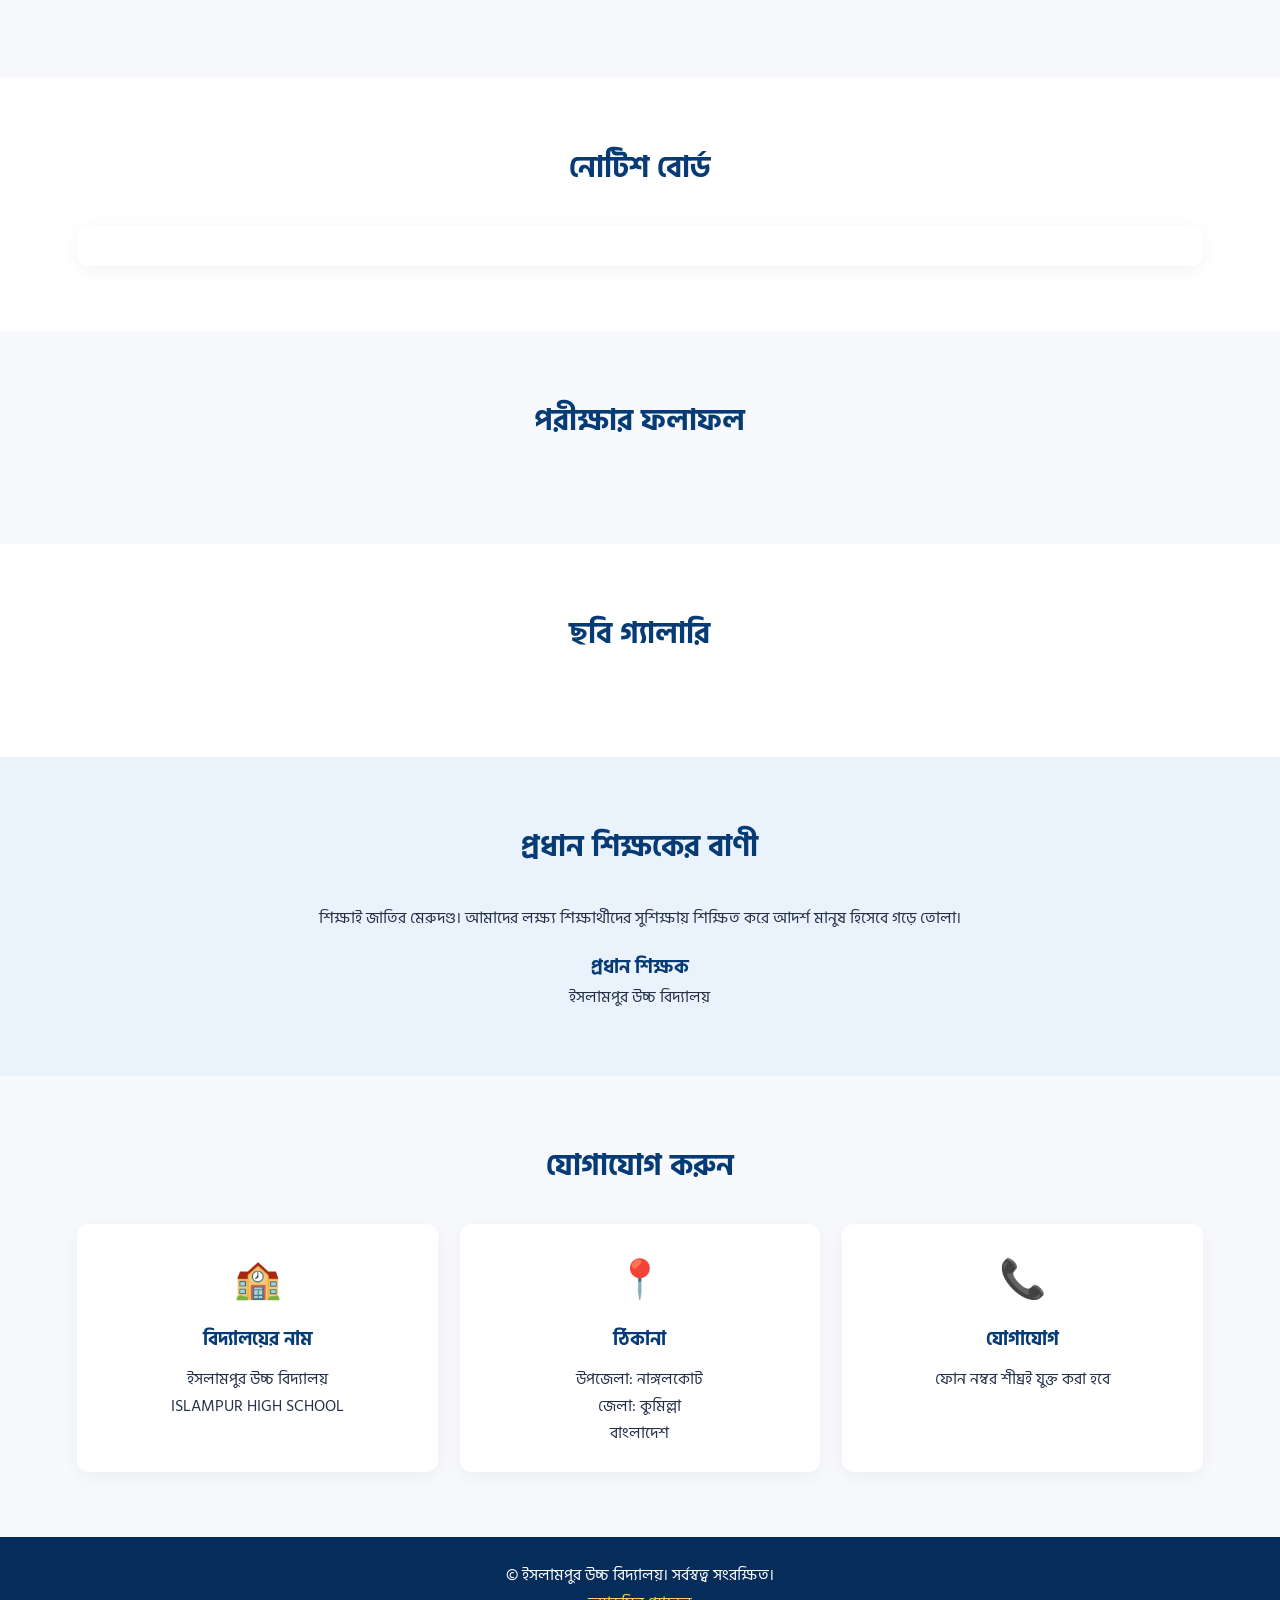
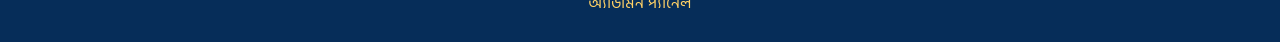
==== commit 853609c7: "Update index.html" ====
--- a/index.html
+++ b/index.html
@@ -185,7 +185,7 @@
   <a href="admin.html">অ্যাডমিন প্যানেল</a>
 </footer>
 
-<script src="app.js"></script>
+<script type="module" src="app.js"></script>
 
 </body>
 </html>
--- a/style.css
+++ b/style.css
@@ -14,6 +14,11 @@
   color: #243047;
   background: #f7f9fc;
   line-height: 1.7;
+}
+
+img {
+  display: block;
+  max-width: 100%;
 }
 
 header {
@@ -44,6 +49,7 @@
 nav a {
   color: white;
   text-decoration: none;
+  font-weight: 500;
 }
 
 nav a:hover {
@@ -56,6 +62,7 @@
   color: white;
   border: 0;
   font-size: 25px;
+  cursor: pointer;
 }
 
 .hero {
@@ -68,11 +75,17 @@
   color: white;
   background:
     linear-gradient(#00234bcc, #00234bcc),
-    url("https://images.unsplash.com/photo-1580582932707-520aed937b7b?w=1600") center/cover;
+    url("https://images.unsplash.com/photo-1580582932707-520aed937b7b?w=1600")
+    center/cover no-repeat;
+}
+
+.hero-content {
+  max-width: 800px;
 }
 
 .hero h1 {
   font-size: clamp(32px, 5vw, 50px);
+  line-height: 1.4;
 }
 
 .hero h2 {
@@ -113,7 +126,8 @@
   padding: 65px 0;
 }
 
-.light, .about {
+.light,
+.about {
   background: white;
 }
 
@@ -133,7 +147,18 @@
 
 .about-grid img {
   width: 100%;
+  height: 320px;
+  object-fit: cover;
   border-radius: 12px;
+}
+
+.about-grid h3 {
+  color: #063b75;
+  margin-bottom: 12px;
+}
+
+.about-grid p {
+  margin-bottom: 12px;
 }
 
 .cards {
@@ -164,6 +189,14 @@
   margin: 10px 0;
 }
 
+.card img {
+  width: 100%;
+  height: 190px;
+  object-fit: cover;
+  border-radius: 8px;
+  margin-bottom: 12px;
+}
+
 .principal {
   background: #eaf2fc;
   text-align: center;
@@ -176,6 +209,7 @@
 
 .principal h3 {
   margin-top: 20px;
+  color: #063b75;
 }
 
 .notice-list {
@@ -190,6 +224,10 @@
   border-bottom: 1px solid #eee;
 }
 
+.notice-item:last-child {
+  border-bottom: none;
+}
+
 .notice-item h3 {
   color: #063b75;
 }
@@ -220,7 +258,10 @@
 
 footer a {
   color: #ffd166;
-}
+  text-decoration: none;
+}
+
+/* Admin panel */
 
 .admin-container {
   padding: 40px 0 70px;
@@ -239,7 +280,8 @@
   margin-bottom: 15px;
 }
 
-input, textarea {
+input,
+textarea {
   width: 100%;
   padding: 12px;
   margin: 8px 0;
@@ -262,7 +304,8 @@
   overflow-wrap: anywhere;
 }
 
-.delete-btn, .danger-btn {
+.delete-btn,
+.danger-btn {
   background: #dc3545;
   color: white;
   border: 0;
@@ -270,6 +313,7 @@
   border-radius: 6px;
   cursor: pointer;
   margin-top: 10px;
+  font-family: inherit;
 }
 
 .danger-btn {
@@ -281,17 +325,49 @@
   color: #725600;
   padding: 12px;
   border-radius: 8px;
+  margin-bottom: 15px;
 }
 
 .empty {
   text-align: center;
   padding: 20px;
   color: #777;
+}
+
+.admin-btn {
+  background: #063b75;
+  color: white;
+  border: 0;
+  padding: 12px 22px;
+  border-radius: 7px;
+  cursor: pointer;
+  font-family: inherit;
+  font-size: 16px;
+}
+
+.admin-btn:hover {
+  background: #09539e;
+}
+
+/* Mobile responsive */
+
+@media(max-width: 900px) {
+  header {
+    padding: 15px 4%;
+  }
+
+  nav {
+    gap: 12px;
+  }
 }
 
 @media(max-width: 700px) {
   header {
     padding: 12px 5%;
+  }
+
+  .logo {
+    font-size: 18px;
   }
 
   .menu-btn {
@@ -309,16 +385,33 @@
     display: flex;
   }
 
+  nav a {
+    padding: 5px 0;
+  }
+
   .about-grid {
     grid-template-columns: 1fr;
   }
 
+  .about-grid img {
+    height: 240px;
+  }
+
   .container {
     width: 92%;
   }
 
   .hero {
     min-height: 390px;
+    padding: 55px 5%;
+  }
+
+  .hero h2 {
+    font-size: 18px;
+  }
+
+  .hero p {
+    font-size: 16px;
   }
 
   .section {
@@ -328,4 +421,18 @@
   .section-title {
     font-size: 26px;
   }
-}
+
+  .cards {
+    grid-template-columns: 1fr;
+  }
+
+  .gallery {
+    grid-template-columns: repeat(2, 1fr);
+  }
+}
+
+@media(max-width: 400px) {
+  .gallery {
+    grid-template-columns: 1fr;
+  }
+}
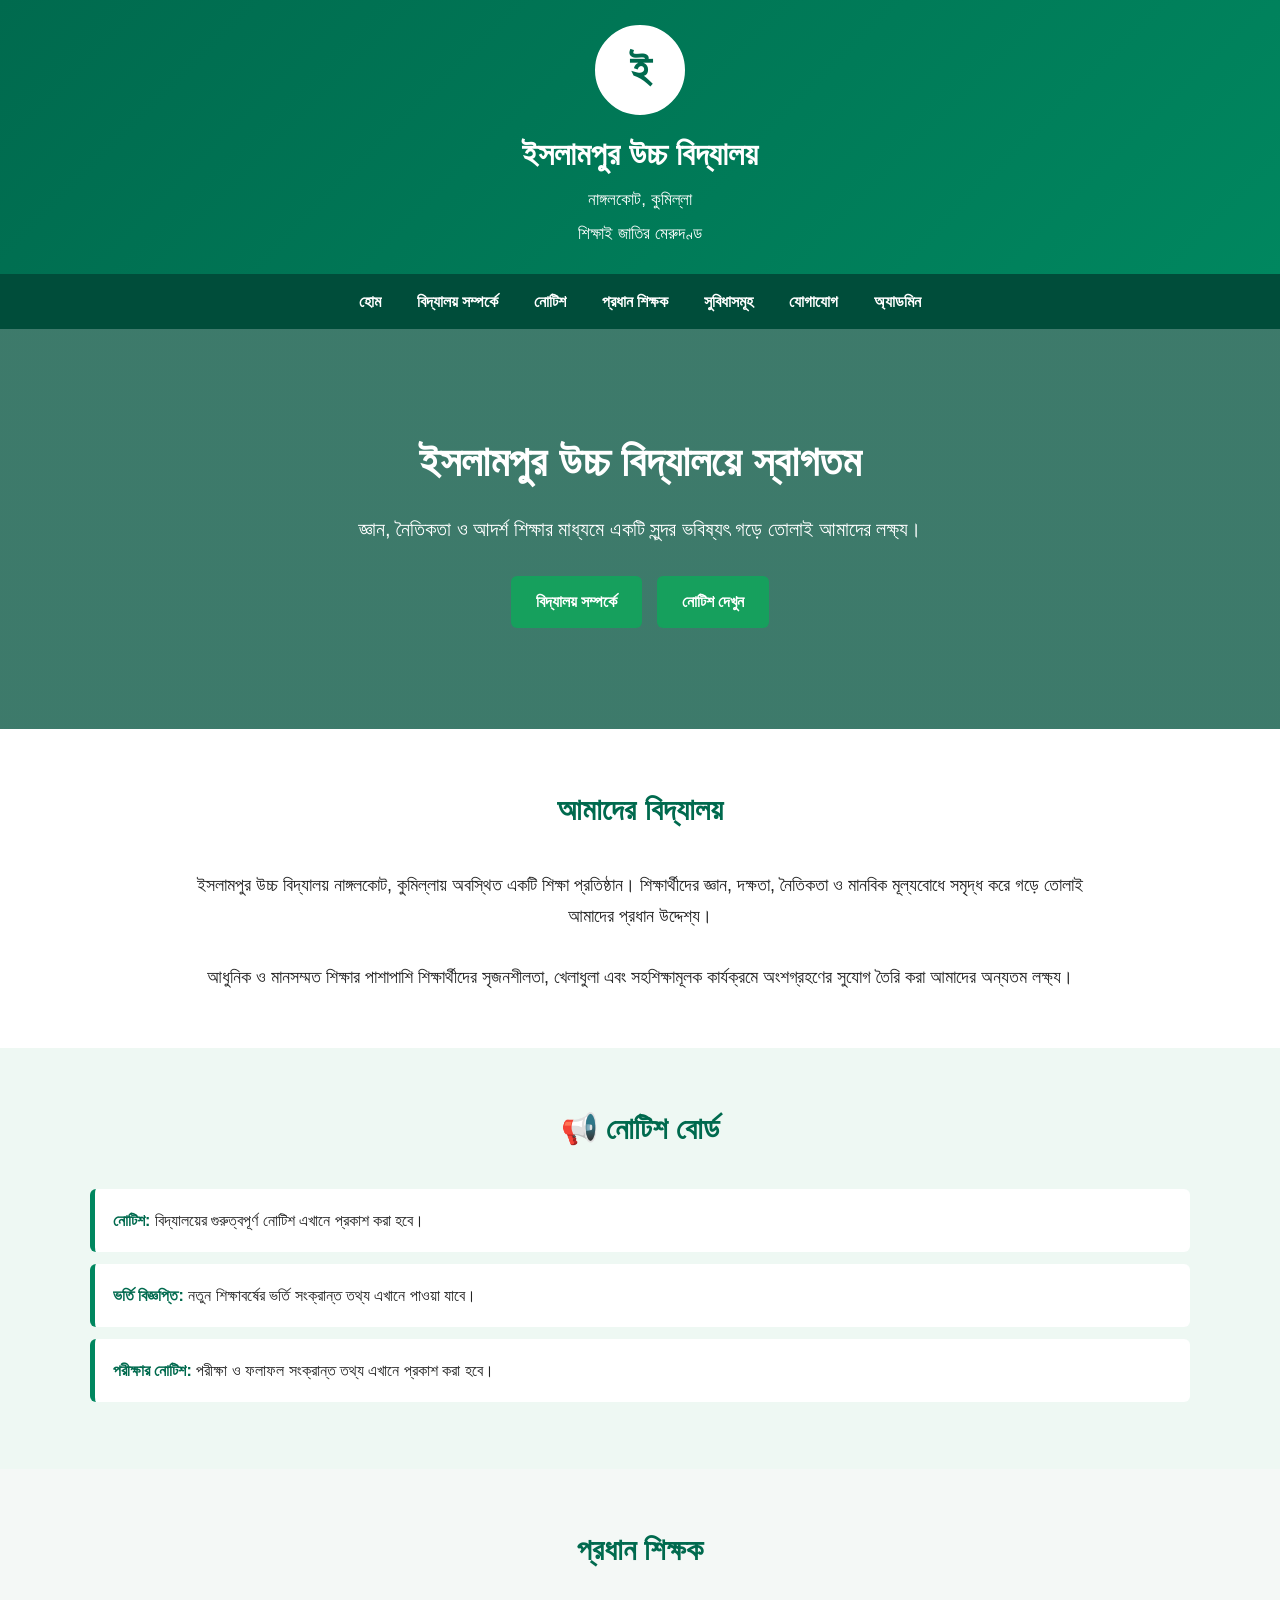
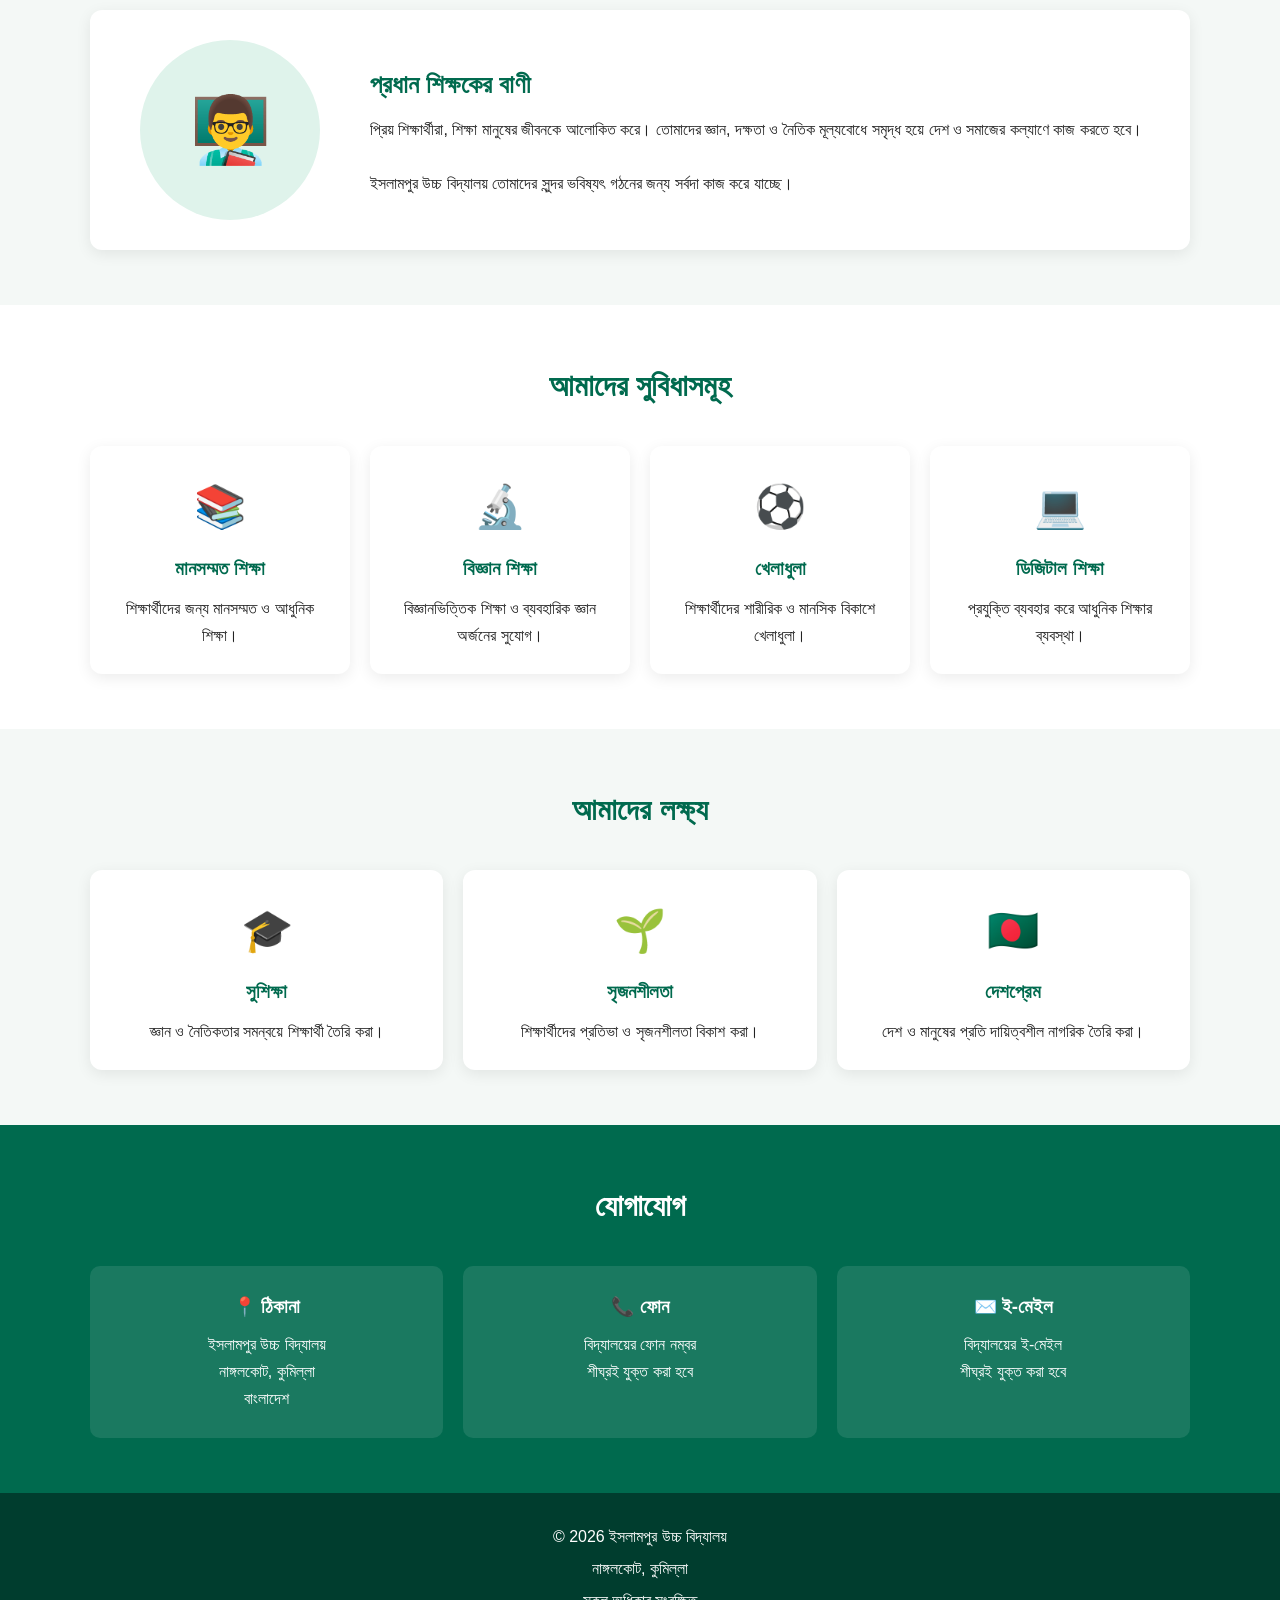
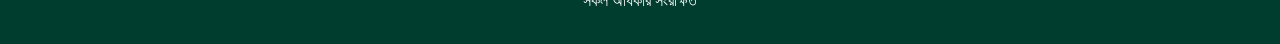
==== commit f80b8aee: "Update index.html" ====
--- a/index.html
+++ b/index.html
@@ -1,191 +1,691 @@
-
 <!DOCTYPE html>
 <html lang="bn">
 <head>
-  <meta charset="UTF-8">
-  <meta name="viewport" content="width=device-width, initial-scale=1.0">
-  <meta name="description" content="ইসলামপুর উচ্চ বিদ্যালয়ের অফিসিয়াল ওয়েবসাইট">
-  <title>ইসলামপুর উচ্চ বিদ্যালয়</title>
-
-  <link rel="stylesheet" href="style.css">
-
-  <link rel="preconnect" href="https://fonts.googleapis.com">
-  <link rel="preconnect" href="https://fonts.gstatic.com" crossorigin>
-  <link href="https://fonts.googleapis.com/css2?family=Hind+Siliguri:wght@400;500;600;700&display=swap" rel="stylesheet">
+    <meta charset="UTF-8">
+    <meta name="viewport" content="width=device-width, initial-scale=1.0">
+
+    <title>ইসলামপুর উচ্চ বিদ্যালয় | নাঙ্গলকোট, কুমিল্লা</title>
+
+    <meta name="description"
+          content="ইসলামপুর উচ্চ বিদ্যালয়, নাঙ্গলকোট, কুমিল্লা - বিদ্যালয়ের অফিসিয়াল ওয়েবসাইট">
+
+    <style>
+        * {
+            margin: 0;
+            padding: 0;
+            box-sizing: border-box;
+        }
+
+        body {
+            font-family: Arial, "Noto Sans Bengali", sans-serif;
+            background: #f4f8f6;
+            color: #222;
+            line-height: 1.7;
+        }
+
+        /* Header */
+        header {
+            background: linear-gradient(135deg, #006a4e, #00875f);
+            color: white;
+            padding: 25px 15px;
+            text-align: center;
+        }
+
+        .school-logo {
+            width: 90px;
+            height: 90px;
+            margin: auto;
+            border-radius: 50%;
+            background: white;
+            color: #006a4e;
+            display: flex;
+            align-items: center;
+            justify-content: center;
+            font-size: 42px;
+            font-weight: bold;
+            border: 4px solid #fff;
+        }
+
+        header h1 {
+            margin-top: 12px;
+            font-size: 32px;
+        }
+
+        header p {
+            font-size: 17px;
+            margin-top: 5px;
+        }
+
+        /* Navigation */
+        nav {
+            background: #004d3a;
+            position: sticky;
+            top: 0;
+            z-index: 1000;
+        }
+
+        nav ul {
+            list-style: none;
+            display: flex;
+            justify-content: center;
+            flex-wrap: wrap;
+        }
+
+        nav a {
+            color: white;
+            text-decoration: none;
+            padding: 14px 18px;
+            display: block;
+            font-weight: bold;
+        }
+
+        nav a:hover {
+            background: #00765a;
+        }
+
+        /* Hero */
+        .hero {
+            min-height: 400px;
+            background:
+                linear-gradient(rgba(0, 80, 60, 0.75),
+                rgba(0, 80, 60, 0.75)),
+                url("https://images.unsplash.com/photo-1580582932707-520aed937b7b?auto=format&fit=crop&w=1600&q=80");
+
+            background-size: cover;
+            background-position: center;
+
+            display: flex;
+            align-items: center;
+            justify-content: center;
+
+            text-align: center;
+            color: white;
+            padding: 40px 20px;
+        }
+
+        .hero-content {
+            max-width: 850px;
+        }
+
+        .hero h2 {
+            font-size: 42px;
+            margin-bottom: 15px;
+        }
+
+        .hero p {
+            font-size: 20px;
+            margin-bottom: 25px;
+        }
+
+        .btn {
+            display: inline-block;
+            background: #16a05d;
+            color: white;
+            text-decoration: none;
+            padding: 12px 25px;
+            border-radius: 6px;
+            font-weight: bold;
+            margin: 5px;
+        }
+
+        .btn:hover {
+            background: #0d824b;
+        }
+
+        /* Sections */
+        section {
+            padding: 55px 20px;
+        }
+
+        .container {
+            max-width: 1100px;
+            margin: auto;
+        }
+
+        .section-title {
+            text-align: center;
+            color: #006a4e;
+            font-size: 30px;
+            margin-bottom: 35px;
+        }
+
+        /* Cards */
+        .cards {
+            display: grid;
+            grid-template-columns: repeat(auto-fit, minmax(220px, 1fr));
+            gap: 20px;
+        }
+
+        .card {
+            background: white;
+            padding: 25px;
+            border-radius: 12px;
+            box-shadow: 0 4px 15px rgba(0,0,0,0.08);
+            text-align: center;
+        }
+
+        .card h3 {
+            color: #006a4e;
+            margin-bottom: 10px;
+        }
+
+        .icon {
+            font-size: 42px;
+            margin-bottom: 10px;
+        }
+
+        /* About */
+        .about {
+            background: white;
+        }
+
+        .about-box {
+            max-width: 900px;
+            margin: auto;
+            text-align: center;
+            font-size: 18px;
+        }
+
+        /* Notice */
+        .notice-area {
+            background: #eef8f3;
+        }
+
+        .notice {
+            background: white;
+            padding: 18px;
+            margin-bottom: 12px;
+            border-left: 5px solid #00875f;
+            border-radius: 6px;
+        }
+
+        .notice strong {
+            color: #006a4e;
+        }
+
+        /* Principal */
+        .principal-box {
+            display: grid;
+            grid-template-columns: 220px 1fr;
+            gap: 30px;
+            align-items: center;
+            background: white;
+            padding: 30px;
+            border-radius: 12px;
+            box-shadow: 0 4px 15px rgba(0,0,0,0.08);
+        }
+
+        .principal-photo {
+            width: 180px;
+            height: 180px;
+            background: #dff3eb;
+            border-radius: 50%;
+            margin: auto;
+            display: flex;
+            align-items: center;
+            justify-content: center;
+            font-size: 65px;
+        }
+
+        .principal-text h3 {
+            color: #006a4e;
+            font-size: 25px;
+            margin-bottom: 10px;
+        }
+
+        /* Contact */
+        .contact {
+            background: #006a4e;
+            color: white;
+        }
+
+        .contact .section-title {
+            color: white;
+        }
+
+        .contact-grid {
+            display: grid;
+            grid-template-columns: repeat(auto-fit, minmax(220px, 1fr));
+            gap: 20px;
+        }
+
+        .contact-card {
+            background: rgba(255,255,255,0.1);
+            padding: 25px;
+            border-radius: 10px;
+            text-align: center;
+        }
+
+        .contact-card h3 {
+            margin-bottom: 8px;
+        }
+
+        /* Footer */
+        footer {
+            background: #003d2e;
+            color: white;
+            text-align: center;
+            padding: 25px 15px;
+        }
+
+        footer p {
+            margin: 5px 0;
+        }
+
+        /* Mobile */
+        @media (max-width: 700px) {
+
+            header h1 {
+                font-size: 25px;
+            }
+
+            .hero {
+                min-height: 350px;
+            }
+
+            .hero h2 {
+                font-size: 30px;
+            }
+
+            .hero p {
+                font-size: 17px;
+            }
+
+            nav a {
+                padding: 10px 12px;
+                font-size: 14px;
+            }
+
+            .principal-box {
+                grid-template-columns: 1fr;
+                text-align: center;
+            }
+        }
+    </style>
 </head>
 
-<body data-page="home">
-
+<body>
+
+<!-- Header -->
 <header>
-  <div class="logo">🏫 ইসলামপুর উচ্চ বিদ্যালয়</div>
-
-  <button class="menu-btn" onclick="toggleMenu()">☰</button>
-
-  <nav id="navigation">
-    <a href="#home">হোম</a>
-    <a href="#about">পরিচিতি</a>
-    <a href="#facilities">সুবিধাসমূহ</a>
-    <a href="#teachers">শিক্ষকমণ্ডলী</a>
-    <a href="#notices">নোটিশ</a>
-    <a href="#results">ফলাফল</a>
-    <a href="#gallery">গ্যালারি</a>
-    <a href="#contact">যোগাযোগ</a>
-  </nav>
+
+    <div class="school-logo">
+        ই
+    </div>
+
+    <h1>ইসলামপুর উচ্চ বিদ্যালয়</h1>
+
+    <p>নাঙ্গলকোট, কুমিল্লা</p>
+
+    <p>শিক্ষাই জাতির মেরুদণ্ড</p>
+
 </header>
 
+
+<!-- Navigation -->
+<nav>
+
+    <ul>
+
+        <li>
+            <a href="#home">হোম</a>
+        </li>
+
+        <li>
+            <a href="#about">বিদ্যালয় সম্পর্কে</a>
+        </li>
+
+        <li>
+            <a href="#notice">নোটিশ</a>
+        </li>
+
+        <li>
+            <a href="#principal">প্রধান শিক্ষক</a>
+        </li>
+
+        <li>
+            <a href="#facilities">সুবিধাসমূহ</a>
+        </li>
+
+        <li>
+            <a href="#contact">যোগাযোগ</a>
+        </li>
+
+        <li>
+            <a href="login.html">অ্যাডমিন</a>
+        </li>
+
+    </ul>
+
+</nav>
+
+
+<!-- Hero -->
 <section class="hero" id="home">
-  <div class="hero-content">
-    <h1>ইসলামপুর উচ্চ বিদ্যালয়</h1>
-    <h2>ISLAMPUR HIGH SCHOOL</h2>
+
+    <div class="hero-content">
+
+        <h2>ইসলামপুর উচ্চ বিদ্যালয়ে স্বাগতম</h2>
+
+        <p>
+            জ্ঞান, নৈতিকতা ও আদর্শ শিক্ষার মাধ্যমে
+            একটি সুন্দর ভবিষ্যৎ গড়ে তোলাই আমাদের লক্ষ্য।
+        </p>
+
+        <a href="#about" class="btn">
+            বিদ্যালয় সম্পর্কে
+        </a>
+
+        <a href="#notice" class="btn">
+            নোটিশ দেখুন
+        </a>
+
+    </div>
+
+</section>
+
+
+<!-- About -->
+<section class="about" id="about">
+
+    <div class="container">
+
+        <h2 class="section-title">
+            আমাদের বিদ্যালয়
+        </h2>
+
+        <div class="about-box">
+
+            <p>
+                ইসলামপুর উচ্চ বিদ্যালয় নাঙ্গলকোট, কুমিল্লায় অবস্থিত
+                একটি শিক্ষা প্রতিষ্ঠান। শিক্ষার্থীদের জ্ঞান, দক্ষতা,
+                নৈতিকতা ও মানবিক মূল্যবোধে সমৃদ্ধ করে গড়ে তোলাই
+                আমাদের প্রধান উদ্দেশ্য।
+            </p>
+
+            <br>
+
+            <p>
+                আধুনিক ও মানসম্মত শিক্ষার পাশাপাশি শিক্ষার্থীদের
+                সৃজনশীলতা, খেলাধুলা এবং সহশিক্ষামূলক কার্যক্রমে
+                অংশগ্রহণের সুযোগ তৈরি করা আমাদের অন্যতম লক্ষ্য।
+            </p>
+
+        </div>
+
+    </div>
+
+</section>
+
+
+<!-- Notice -->
+<section class="notice-area" id="notice">
+
+    <div class="container">
+
+        <h2 class="section-title">
+            📢 নোটিশ বোর্ড
+        </h2>
+
+        <div class="notice">
+            <strong>নোটিশ:</strong>
+            বিদ্যালয়ের গুরুত্বপূর্ণ নোটিশ এখানে প্রকাশ করা হবে।
+        </div>
+
+        <div class="notice">
+            <strong>ভর্তি বিজ্ঞপ্তি:</strong>
+            নতুন শিক্ষাবর্ষের ভর্তি সংক্রান্ত তথ্য এখানে পাওয়া যাবে।
+        </div>
+
+        <div class="notice">
+            <strong>পরীক্ষার নোটিশ:</strong>
+            পরীক্ষা ও ফলাফল সংক্রান্ত তথ্য এখানে প্রকাশ করা হবে।
+        </div>
+
+    </div>
+
+</section>
+
+
+<!-- Principal -->
+<section id="principal">
+
+    <div class="container">
+
+        <h2 class="section-title">
+            প্রধান শিক্ষক
+        </h2>
+
+        <div class="principal-box">
+
+            <div class="principal-photo">
+                👨‍🏫
+            </div>
+
+            <div class="principal-text">
+
+                <h3>
+                    প্রধান শিক্ষকের বাণী
+                </h3>
+
+                <p>
+                    প্রিয় শিক্ষার্থীরা, শিক্ষা মানুষের জীবনকে আলোকিত করে।
+                    তোমাদের জ্ঞান, দক্ষতা ও নৈতিক মূল্যবোধে সমৃদ্ধ হয়ে
+                    দেশ ও সমাজের কল্যাণে কাজ করতে হবে।
+                </p>
+
+                <br>
+
+                <p>
+                    ইসলামপুর উচ্চ বিদ্যালয় তোমাদের সুন্দর ভবিষ্যৎ
+                    গঠনের জন্য সর্বদা কাজ করে যাচ্ছে।
+                </p>
+
+            </div>
+
+        </div>
+
+    </div>
+
+</section>
+
+
+<!-- Facilities -->
+<section id="facilities" class="about">
+
+    <div class="container">
+
+        <h2 class="section-title">
+            আমাদের সুবিধাসমূহ
+        </h2>
+
+        <div class="cards">
+
+            <div class="card">
+
+                <div class="icon">📚</div>
+
+                <h3>মানসম্মত শিক্ষা</h3>
+
+                <p>
+                    শিক্ষার্থীদের জন্য মানসম্মত ও আধুনিক শিক্ষা।
+                </p>
+
+            </div>
+
+
+            <div class="card">
+
+                <div class="icon">🔬</div>
+
+                <h3>বিজ্ঞান শিক্ষা</h3>
+
+                <p>
+                    বিজ্ঞানভিত্তিক শিক্ষা ও ব্যবহারিক জ্ঞান অর্জনের সুযোগ।
+                </p>
+
+            </div>
+
+
+            <div class="card">
+
+                <div class="icon">⚽</div>
+
+                <h3>খেলাধুলা</h3>
+
+                <p>
+                    শিক্ষার্থীদের শারীরিক ও মানসিক বিকাশে খেলাধুলা।
+                </p>
+
+            </div>
+
+
+            <div class="card">
+
+                <div class="icon">💻</div>
+
+                <h3>ডিজিটাল শিক্ষা</h3>
+
+                <p>
+                    প্রযুক্তি ব্যবহার করে আধুনিক শিক্ষার ব্যবস্থা।
+                </p>
+
+            </div>
+
+        </div>
+
+    </div>
+
+</section>
+
+
+<!-- Why Us -->
+<section>
+
+    <div class="container">
+
+        <h2 class="section-title">
+            আমাদের লক্ষ্য
+        </h2>
+
+        <div class="cards">
+
+            <div class="card">
+
+                <div class="icon">🎓</div>
+
+                <h3>সুশিক্ষা</h3>
+
+                <p>
+                    জ্ঞান ও নৈতিকতার সমন্বয়ে শিক্ষার্থী তৈরি করা।
+                </p>
+
+            </div>
+
+
+            <div class="card">
+
+                <div class="icon">🌱</div>
+
+                <h3>সৃজনশীলতা</h3>
+
+                <p>
+                    শিক্ষার্থীদের প্রতিভা ও সৃজনশীলতা বিকাশ করা।
+                </p>
+
+            </div>
+
+
+            <div class="card">
+
+                <div class="icon">🇧🇩</div>
+
+                <h3>দেশপ্রেম</h3>
+
+                <p>
+                    দেশ ও মানুষের প্রতি দায়িত্বশীল নাগরিক তৈরি করা।
+                </p>
+
+            </div>
+
+        </div>
+
+    </div>
+
+</section>
+
+
+<!-- Contact -->
+<section class="contact" id="contact">
+
+    <div class="container">
+
+        <h2 class="section-title">
+            যোগাযোগ
+        </h2>
+
+        <div class="contact-grid">
+
+            <div class="contact-card">
+
+                <h3>📍 ঠিকানা</h3>
+
+                <p>
+                    ইসলামপুর উচ্চ বিদ্যালয়<br>
+                    নাঙ্গলকোট, কুমিল্লা<br>
+                    বাংলাদেশ
+                </p>
+
+            </div>
+
+
+            <div class="contact-card">
+
+                <h3>📞 ফোন</h3>
+
+                <p>
+                    বিদ্যালয়ের ফোন নম্বর<br>
+                    শীঘ্রই যুক্ত করা হবে
+                </p>
+
+            </div>
+
+
+            <div class="contact-card">
+
+                <h3>✉️ ই-মেইল</h3>
+
+                <p>
+                    বিদ্যালয়ের ই-মেইল<br>
+                    শীঘ্রই যুক্ত করা হবে
+                </p>
+
+            </div>
+
+        </div>
+
+    </div>
+
+</section>
+
+
+<!-- Footer -->
+<footer>
+
     <p>
-      শিক্ষা, শৃঙ্খলা ও নৈতিকতার মাধ্যমে
-      সুন্দর ভবিষ্যৎ গড়াই আমাদের লক্ষ্য।
+        © 2026 ইসলামপুর উচ্চ বিদ্যালয়
     </p>
-    <a href="#about" class="btn">আমাদের সম্পর্কে জানুন</a>
-  </div>
-</section>
-
-<section id="about" class="section">
-  <div class="container">
-    <h2 class="section-title">বিদ্যালয় পরিচিতি</h2>
-
-    <div class="about-grid">
-      <div>
-        <h3>আমাদের বিদ্যালয়</h3>
-        <p>
-          ইসলামপুর উচ্চ বিদ্যালয় একটি শিক্ষাপ্রতিষ্ঠান।
-          শিক্ষার্থীদের মানসম্মত শিক্ষা, নৈতিকতা,
-          শৃঙ্খলা ও সৃজনশীলতার বিকাশে আমরা
-          গুরুত্ব দিয়ে থাকি।
-        </p>
-        <p>
-          আমাদের লক্ষ্য শিক্ষার্থীদের আদর্শ ও দক্ষ
-          নাগরিক হিসেবে গড়ে তোলা।
-        </p>
-      </div>
-
-      <img
-        src="https://images.unsplash.com/photo-1562774053-701939374585?w=900"
-        alt="বিদ্যালয় ভবন">
-    </div>
-  </div>
-</section>
-
-<section class="section light" id="facilities">
-  <div class="container">
-    <h2 class="section-title">আমাদের সুবিধাসমূহ</h2>
-
-    <div class="cards">
-      <article class="card">
-        <div class="emoji">📚</div>
-        <h3>মানসম্মত শিক্ষা</h3>
-        <p>আধুনিক শিক্ষার পরিবেশ।</p>
-      </article>
-
-      <article class="card">
-        <div class="emoji">💻</div>
-        <h3>কম্পিউটার ল্যাব</h3>
-        <p>প্রযুক্তিনির্ভর শিক্ষার সুযোগ।</p>
-      </article>
-
-      <article class="card">
-        <div class="emoji">⚽</div>
-        <h3>খেলাধুলা</h3>
-        <p>শারীরিক ও মানসিক বিকাশ।</p>
-      </article>
-
-      <article class="card">
-        <div class="emoji">📖</div>
-        <h3>লাইব্রেরি</h3>
-        <p>বই পড়ার সুন্দর পরিবেশ।</p>
-      </article>
-    </div>
-  </div>
-</section>
-
-<section class="section" id="teachers">
-  <div class="container">
-    <h2 class="section-title">আমাদের শিক্ষকমণ্ডলী</h2>
-    <div class="cards" id="teacherList"></div>
-  </div>
-</section>
-
-<section class="section light" id="notices">
-  <div class="container">
-    <h2 class="section-title">নোটিশ বোর্ড</h2>
-    <div class="notice-list" id="noticeList"></div>
-  </div>
-</section>
-
-<section class="section" id="results">
-  <div class="container">
-    <h2 class="section-title">পরীক্ষার ফলাফল</h2>
-    <div class="cards" id="resultList"></div>
-  </div>
-</section>
-
-<section class="section light" id="gallery">
-  <div class="container">
-    <h2 class="section-title">ছবি গ্যালারি</h2>
-    <div class="gallery" id="galleryList"></div>
-  </div>
-</section>
-
-<section class="section principal">
-  <div class="container">
-    <h2 class="section-title">প্রধান শিক্ষকের বাণী</h2>
 
     <p>
-      শিক্ষাই জাতির মেরুদণ্ড।
-      আমাদের লক্ষ্য শিক্ষার্থীদের সুশিক্ষায় শিক্ষিত করে
-      আদর্শ মানুষ হিসেবে গড়ে তোলা।
+        নাঙ্গলকোট, কুমিল্লা
     </p>
 
-    <h3>প্রধান শিক্ষক</h3>
-    <p>ইসলামপুর উচ্চ বিদ্যালয়</p>
-  </div>
-</section>
-
-<section class="section" id="contact">
-  <div class="container">
-    <h2 class="section-title">যোগাযোগ করুন</h2>
-
-    <div class="cards">
-      <article class="card">
-        <div class="emoji">🏫</div>
-        <h3>বিদ্যালয়ের নাম</h3>
-        <p>ইসলামপুর উচ্চ বিদ্যালয়</p>
-        <p>ISLAMPUR HIGH SCHOOL</p>
-      </article>
-
-      <article class="card">
-        <div class="emoji">📍</div>
-        <h3>ঠিকানা</h3>
-        <p>উপজেলা: নাঙ্গলকোট</p>
-        <p>জেলা: কুমিল্লা</p>
-        <p>বাংলাদেশ</p>
-      </article>
-
-      <article class="card">
-        <div class="emoji">📞</div>
-        <h3>যোগাযোগ</h3>
-        <p>ফোন নম্বর শীঘ্রই যুক্ত করা হবে</p>
-      </article>
-    </div>
-  </div>
-</section>
-
-<footer>
-  <p>
-    © <span id="year"></span>
-    ইসলামপুর উচ্চ বিদ্যালয়।
-    সর্বস্বত্ব সংরক্ষিত।
-  </p>
-
-  <a href="admin.html">অ্যাডমিন প্যানেল</a>
+    <p>
+        সকল অধিকার সংরক্ষিত
+    </p>
+
 </footer>
 
-<script type="module" src="app.js"></script>
 
 </body>
 </html>
